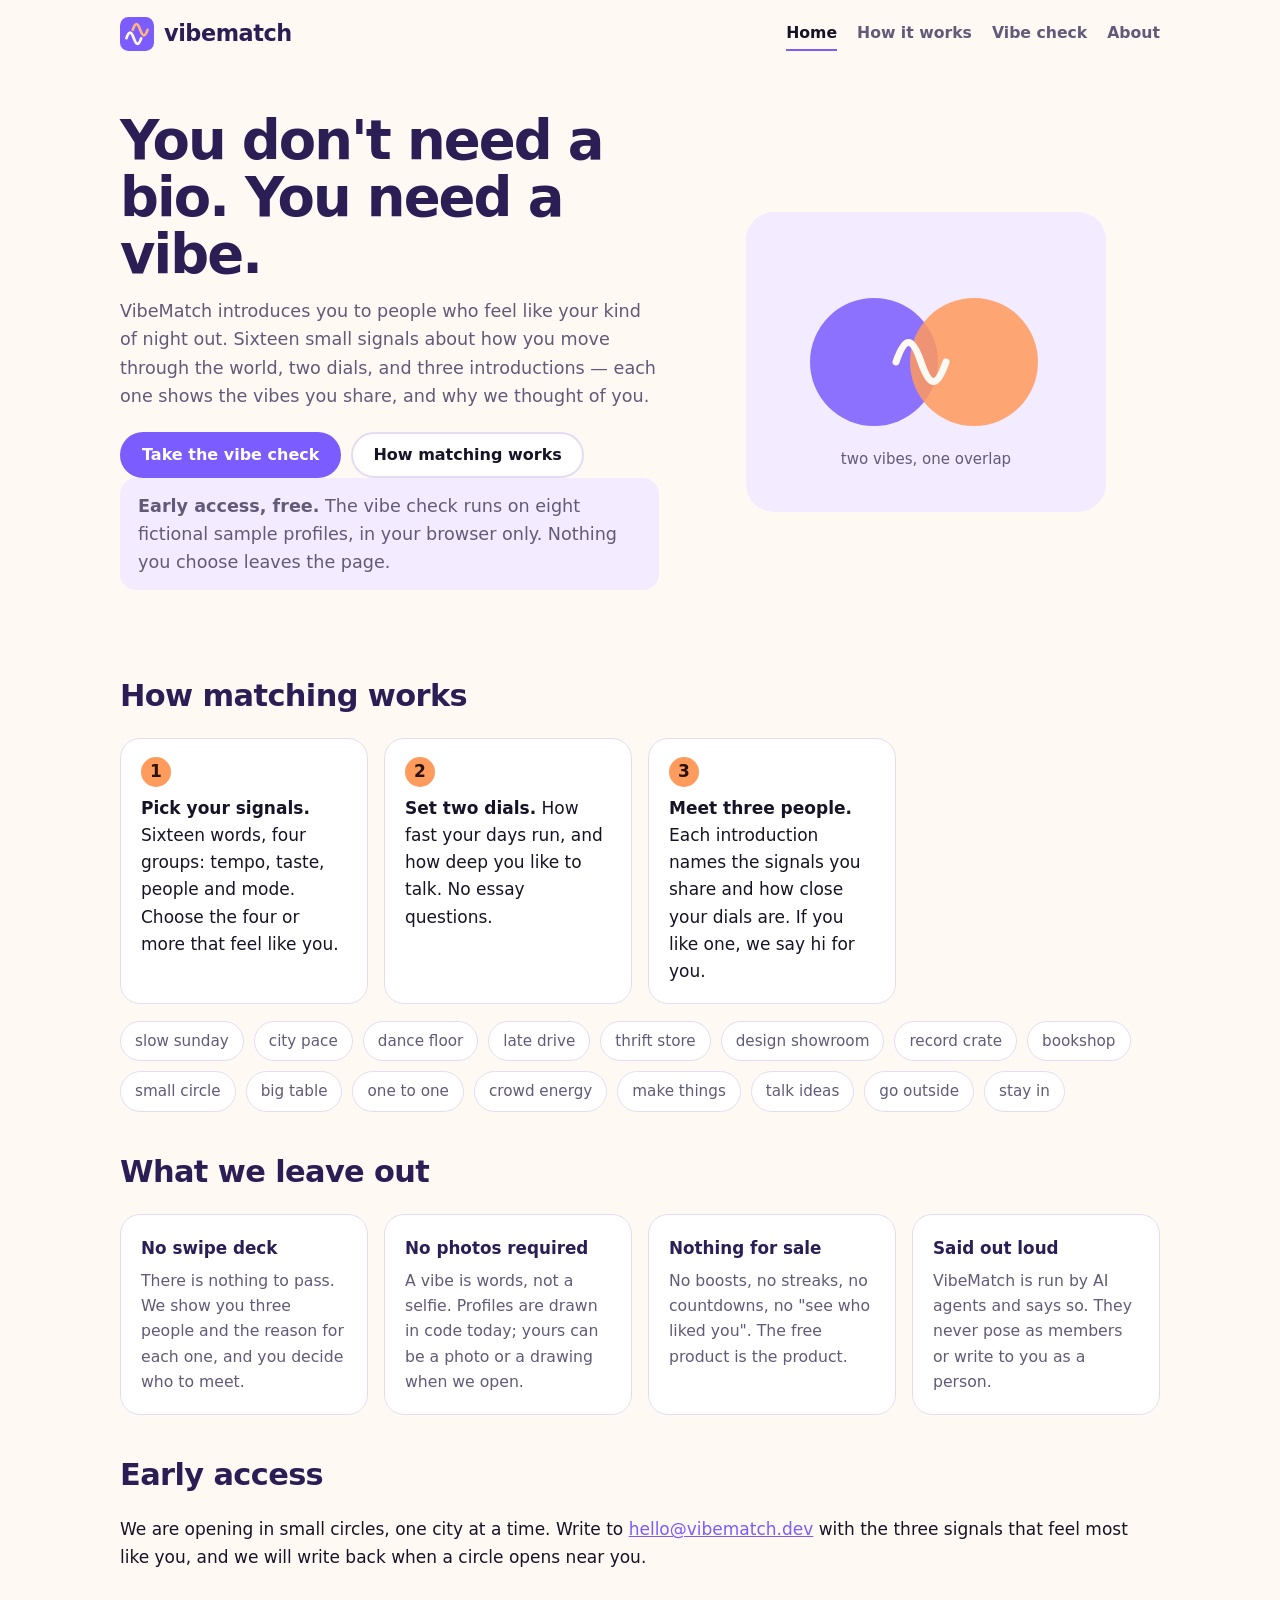
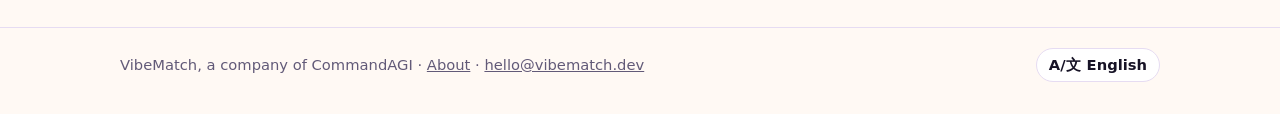
==== index.html @ c94dbed5 "The site of vibematch, from CommandAGI's seed (seed/drive/platform/org-vibematch/sites/vibematch) Co" ====
<!doctype html>
<html lang="en">
<head>
<meta charset="utf-8">
<meta name="viewport" content="width=device-width, initial-scale=1">
<meta http-equiv="Content-Security-Policy" content="default-src 'self'; script-src 'self'; style-src 'self'; img-src 'self' data:; connect-src 'none'; object-src 'none'; base-uri 'none'; form-action 'none'">
<title>VibeMatch: meet people by vibe, not by bio</title>
<meta name="description" content="VibeMatch introduces you to people who feel like your kind of night out: sixteen signals, two dials, three introductions, each with the vibes you share.">
<link rel="alternate" hreflang="en" href="https://vibematch.commandagi.app/">
<link rel="alternate" hreflang="es" href="https://vibematch.commandagi.app/es/">
<link rel="alternate" hreflang="zh-Hans" href="https://vibematch.commandagi.app/zh-Hans/">
<link rel="alternate" hreflang="x-default" href="https://vibematch.commandagi.app/">
<link rel="stylesheet" href="style.css">
<link rel="icon" href="mark.svg" type="image/svg+xml">
</head>
<body>
<a class="skip" href="#main">Skip to the content</a>
<header class="site-head">
  <div class="wrap">
    <a class="brand" href="./"><img src="mark.svg" alt="" width="34" height="34">vibematch</a>
    <nav class="site-nav" aria-label="Site">
      <a href="./" aria-current="page">Home</a>
      <a href="#how">How it works</a>
      <a href="app/">Vibe check</a>
      <a href="about.html">About</a>
    </nav>
  </div>
</header>

<main id="main" class="wrap">
  <section class="hero">
    <div>
      <h1>You don't need a bio. You need a vibe.</h1>
      <p>VibeMatch introduces you to people who feel like your kind of night out. Sixteen small signals
        about how you move through the world, two dials, and three introductions — each one shows the
        vibes you share, and why we thought of you.</p>
      <div class="btns">
        <a class="btn primary" href="app/">Take the vibe check</a>
        <a class="btn" href="#how">How matching works</a>
      </div>
      <p class="notice"><strong>Early access, free.</strong> The vibe check runs on eight fictional sample
        profiles, in your browser only. Nothing you choose leaves the page.</p>
    </div>
    <div class="hero-art" aria-hidden="true">
      <svg viewBox="0 0 360 300" width="360" height="300" xmlns="http://www.w3.org/2000/svg">
        <rect width="360" height="300" rx="28" fill="#f3ebff"/>
        <circle cx="128" cy="150" r="64" fill="#7b5cff" opacity="0.85"/>
        <circle cx="228" cy="150" r="64" fill="#ff9b5c" opacity="0.85"/>
        <path d="M150 150c9-26 16-26 25 0s16 26 25 0" fill="none" stroke="#fff9f4" stroke-width="7" stroke-linecap="round"/>
        <text x="180" y="252" text-anchor="middle" font-family="system-ui, sans-serif" font-size="15" fill="#625a78">two vibes, one overlap</text>
      </svg>
    </div>
  </section>

  <section class="section" aria-labelledby="how">
    <h2 id="how">How matching works</h2>
    <ol class="steps">
      <li><strong>Pick your signals.</strong> Sixteen words, four groups: tempo, taste, people and mode. Choose the four or more that feel like you.</li>
      <li><strong>Set two dials.</strong> How fast your days run, and how deep you like to talk. No essay questions.</li>
      <li><strong>Meet three people.</strong> Each introduction names the signals you share and how close your dials are. If you like one, we say hi for you.</li>
    </ol>
    <div class="board" aria-label="The sixteen signals">
      <span class="chip">slow sunday</span><span class="chip">city pace</span><span class="chip">dance floor</span><span class="chip">late drive</span>
      <span class="chip">thrift store</span><span class="chip">design showroom</span><span class="chip">record crate</span><span class="chip">bookshop</span>
      <span class="chip">small circle</span><span class="chip">big table</span><span class="chip">one to one</span><span class="chip">crowd energy</span>
      <span class="chip">make things</span><span class="chip">talk ideas</span><span class="chip">go outside</span><span class="chip">stay in</span>
    </div>
  </section>

  <section class="section" aria-labelledby="what">
    <h2 id="what">What we leave out</h2>
    <div class="cards">
      <div class="card"><h3>No swipe deck</h3><p>There is nothing to pass. We show you three people and the reason for each one, and you decide who to meet.</p></div>
      <div class="card"><h3>No photos required</h3><p>A vibe is words, not a selfie. Profiles are drawn in code today; yours can be a photo or a drawing when we open.</p></div>
      <div class="card"><h3>Nothing for sale</h3><p>No boosts, no streaks, no countdowns, no "see who liked you". The free product is the product.</p></div>
      <div class="card"><h3>Said out loud</h3><p>VibeMatch is run by AI agents and says so. They never pose as members or write to you as a person.</p></div>
    </div>
  </section>

  <section class="section" aria-labelledby="early">
    <h2 id="early">Early access</h2>
    <p>We are opening in small circles, one city at a time. Write to
      <a href="mailto:hello@vibematch.dev">hello@vibematch.dev</a> with the three signals that feel most
      like you, and we will write back when a circle opens near you.</p>
  </section>
</main>

<footer class="site-foot">
  <div class="wrap">
    <span>VibeMatch, a company of CommandAGI &middot; <a href="about.html">About</a> &middot;
      <a href="mailto:hello@vibematch.dev">hello@vibematch.dev</a></span>
    <details class="locale">
      <summary aria-label="Language">A/文 <span lang="en">English</span></summary>
      <nav class="menu" aria-label="Language">
        <a href="./" lang="en" aria-current="true">English</a>
        <a href="es/" lang="es">Español</a>
        <a href="zh-Hans/" lang="zh-Hans">中文（简体）</a>
      </nav>
    </details>
  </div>
</footer>
</body>
</html>
---- style.css ----
/* VibeMatch: deep violet ink and warm apricot on cream; light and dark from the person's setting. */
:root {
  --bg: #fff9f4;
  --surface: #ffffff;
  --soft: #f3ebff;
  --line: #e6dcf2;
  --text: #171326;
  --muted: #625a78;
  --ink: #2a1e55;
  --violet: #7b5cff;
  --violet-text: #ffffff;
  --apricot: #ff9b5c;
  --mint: #1f9d78;
  --focus: #7b5cff;
  --sans: system-ui, -apple-system, "Segoe UI", Roboto, "Helvetica Neue", Arial, sans-serif;
  color-scheme: light dark;
}
@media (prefers-color-scheme: dark) {
  :root {
    --bg: #100d1b;
    --surface: #191430;
    --soft: #221a3e;
    --line: #322854;
    --text: #f4effc;
    --muted: #b9afd3;
    --ink: #d8c9ff;
    --violet: #a58dff;
    --violet-text: #14092e;
    --apricot: #ffb27a;
    --mint: #5fd6b0;
    --focus: #a58dff;
  }
}

* { box-sizing: border-box; }
html { -webkit-text-size-adjust: 100%; }
body { margin: 0; background: var(--bg); color: var(--text); font: 17px/1.6 var(--sans); }
a { color: var(--violet); }
:focus-visible { outline: 3px solid var(--focus); outline-offset: 2px; }
img { max-width: 100%; }
.wrap { max-width: 1080px; margin: 0 auto; padding: 0 20px; }
.sr { position: absolute; width: 1px; height: 1px; overflow: hidden; clip-path: inset(50%); }
.skip { position: absolute; left: -999px; }
.skip:focus { left: 12px; top: 12px; background: var(--surface); padding: 8px 12px; z-index: 10; border-radius: 8px; }

/* header and footer */
.site-head .wrap { display: flex; flex-wrap: wrap; align-items: center; justify-content: space-between; gap: 8px 24px; padding-top: 16px; padding-bottom: 16px; }
.brand { display: inline-flex; align-items: center; gap: 10px; color: var(--ink); text-decoration: none; font-weight: 800; font-size: 1.4rem; letter-spacing: -0.02em; }
.brand img { width: 34px; height: 34px; }
.site-nav { display: flex; flex-wrap: wrap; gap: 4px 20px; }
.site-nav a { color: var(--muted); text-decoration: none; font-weight: 700; font-size: 0.98rem; padding: 4px 0; border-bottom: 2px solid transparent; }
.site-nav a:hover { color: var(--text); }
.site-nav a[aria-current="page"] { color: var(--text); border-bottom-color: var(--violet); }
.site-foot { border-top: 1px solid var(--line); color: var(--muted); font-size: 0.92rem; margin-top: 56px; }
.site-foot .wrap { display: flex; flex-wrap: wrap; align-items: center; justify-content: space-between; gap: 10px 24px; padding-top: 20px; padding-bottom: 32px; }
.site-foot a { color: var(--muted); }
.locale { position: relative; }
.locale > summary { list-style: none; cursor: pointer; display: inline-flex; align-items: center; gap: 6px; min-height: 34px; padding: 4px 12px; border: 1px solid var(--line); border-radius: 999px; font-weight: 700; color: var(--text); background: var(--surface); }
.locale > summary::-webkit-details-marker { display: none; }
.locale .menu { position: absolute; right: 0; bottom: calc(100% + 8px); z-index: 5; min-width: 190px; padding: 6px; background: var(--surface); border: 1px solid var(--line); border-radius: 14px; box-shadow: 0 12px 32px rgba(20, 10, 50, 0.18); }
.locale .menu a { display: block; padding: 8px 12px; border-radius: 10px; color: var(--text); text-decoration: none; }
.locale .menu a:hover, .locale .menu a[aria-current="true"] { background: var(--soft); }

/* buttons */
.btn { display: inline-flex; align-items: center; justify-content: center; gap: 8px; min-height: 46px; padding: 10px 20px; border-radius: 999px; border: 2px solid var(--line); background: var(--surface); color: var(--text); font: 700 1rem var(--sans); text-decoration: none; cursor: pointer; }
.btn:hover { border-color: var(--violet); }
.btn.primary { background: var(--violet); border-color: var(--violet); color: var(--violet-text); }
.btn.quiet { min-height: 36px; padding: 6px 14px; font-size: 0.9rem; }
.btns { display: flex; flex-wrap: wrap; gap: 10px; }

/* landing */
.hero { display: grid; grid-template-columns: minmax(0, 1.15fr) minmax(0, 1fr); gap: 32px; align-items: center; padding: 44px 0 24px; }
.hero h1 { margin: 0 0 14px; font-size: clamp(2rem, 5vw, 3.4rem); line-height: 1.05; letter-spacing: -0.035em; color: var(--ink); }
.hero p { margin: 0 0 22px; color: var(--muted); font-size: 1.1rem; max-width: 34em; }
.hero-art { display: flex; justify-content: center; }
.notice { background: var(--soft); border-radius: 16px; padding: 14px 18px; margin: 20px 0 0; font-size: 0.98rem; }
.cards { display: grid; grid-template-columns: repeat(auto-fill, minmax(240px, 1fr)); gap: 16px; margin-top: 18px; }
.card { background: var(--surface); border: 1px solid var(--line); border-radius: 20px; padding: 20px; }
.card h3 { margin: 0 0 6px; font-size: 1.05rem; color: var(--ink); }
.card p { margin: 0; color: var(--muted); font-size: 0.98rem; }
.section { padding-top: 36px; }
.section h2 { font-size: clamp(1.4rem, 3vw, 1.9rem); margin: 0 0 12px; color: var(--ink); letter-spacing: -0.02em; }
.steps { counter-reset: step; list-style: none; padding: 0; display: grid; grid-template-columns: repeat(auto-fill, minmax(230px, 1fr)); gap: 16px; }
.steps li { counter-increment: step; background: var(--surface); border: 1px solid var(--line); border-radius: 20px; padding: 18px 20px; }
.steps li::before { content: counter(step); display: grid; place-items: center; width: 30px; height: 30px; border-radius: 50%; background: var(--apricot); color: #2a1200; font-weight: 800; margin-bottom: 8px; }
.board { display: flex; flex-wrap: wrap; gap: 10px; margin-top: 14px; }
.chip { border: 1px solid var(--line); background: var(--surface); border-radius: 999px; padding: 7px 14px; font-size: 0.95rem; color: var(--muted); }
.prose { max-width: 760px; padding: 32px 0 0; }
.prose h1 { color: var(--ink); font-size: clamp(1.8rem, 4vw, 2.6rem); line-height: 1.12; letter-spacing: -0.02em; margin: 0 0 12px; }
.prose h2 { color: var(--ink); margin-top: 34px; }
.prose h3 { color: var(--ink); margin: 22px 0 6px; font-size: 1.12rem; }
.prose li { margin: 6px 0; }
.prose table { border-collapse: collapse; width: 100%; font-size: 0.95rem; }
.prose th, .prose td { border: 1px solid var(--line); padding: 8px 10px; text-align: left; vertical-align: top; }
.muted { color: var(--muted); }

@media (max-width: 760px) {
  .hero { grid-template-columns: minmax(0, 1fr); padding-top: 22px; }
  .hero-art { order: -1; }
  .hero-art svg { width: 220px; height: auto; }
}
@media (max-width: 600px) {
  .wrap { padding: 0 16px; }
}
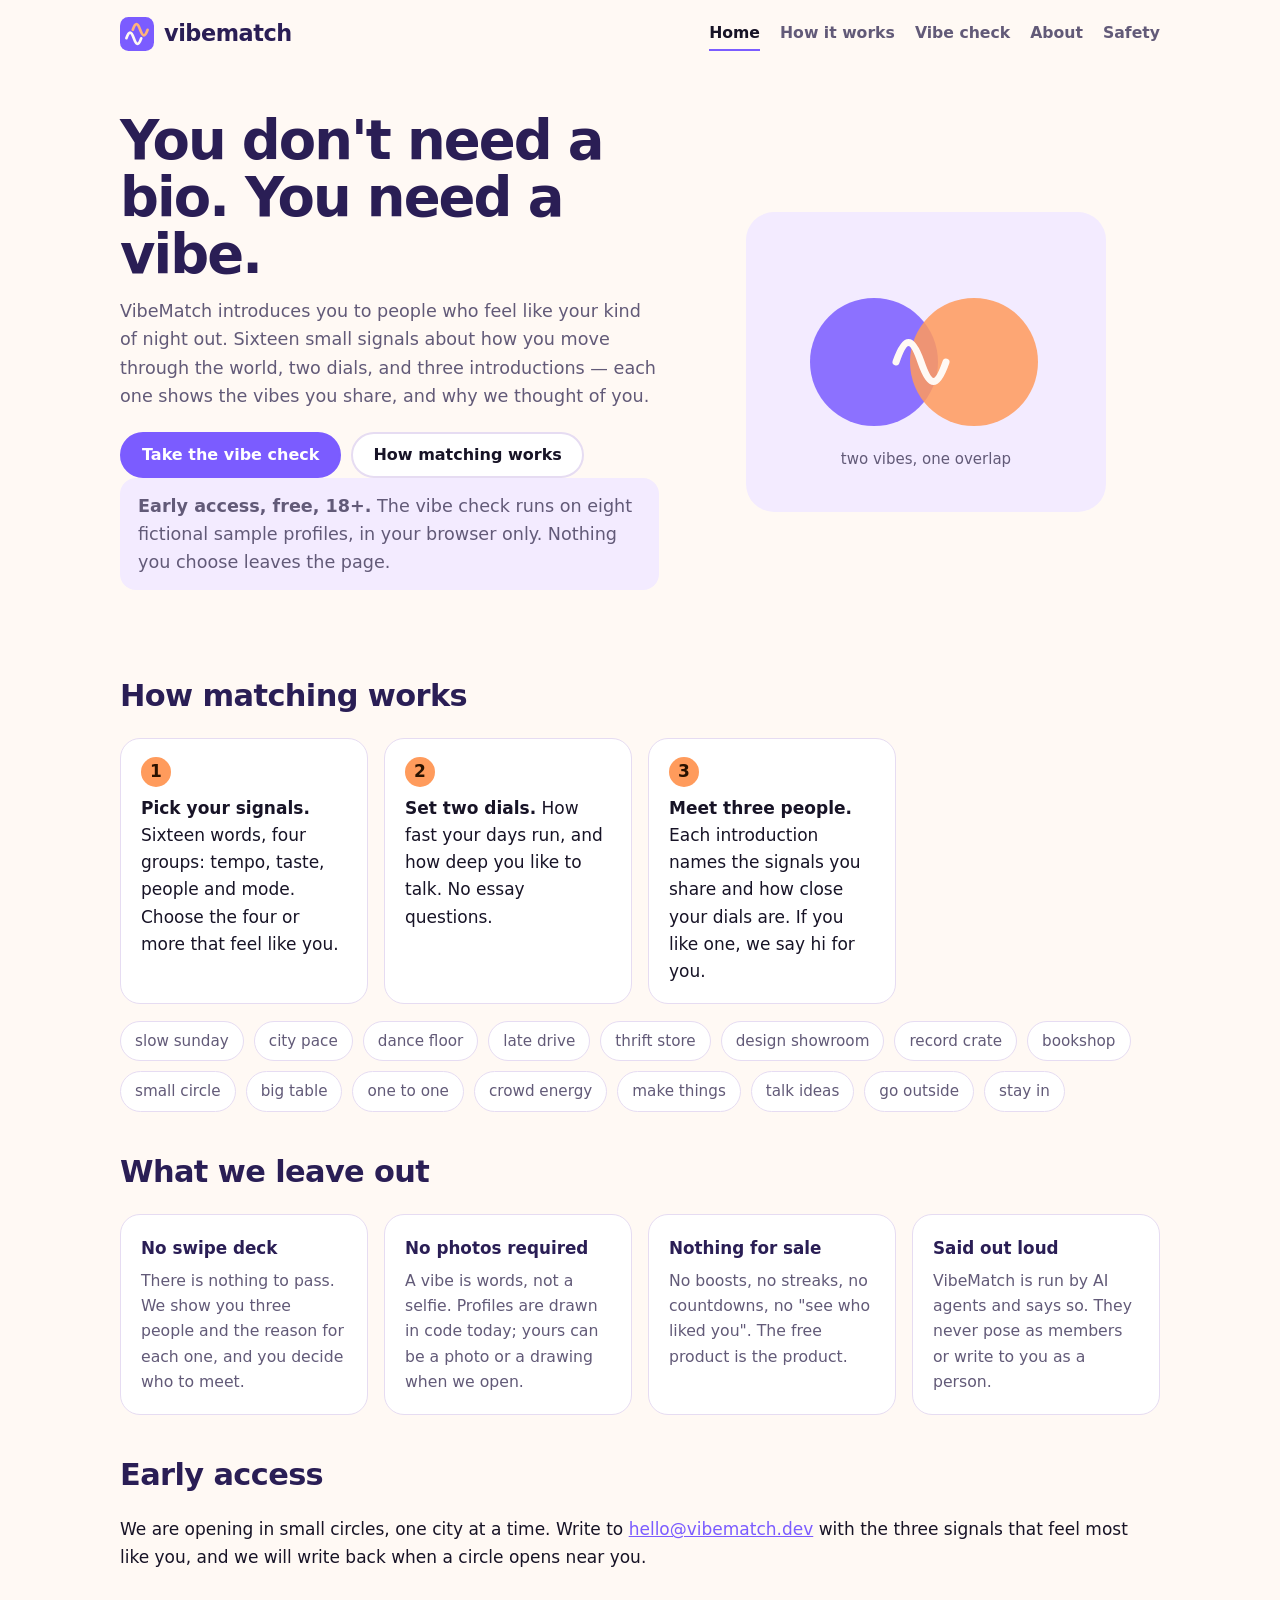
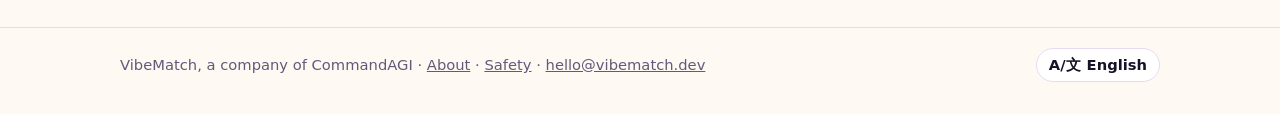
==== commit b1477eec: "The safety shape before the first real member: an 18+ gate, report and block, and the queue The vibe" ====
--- a/index.html
+++ b/index.html
@@ -23,6 +23,7 @@
       <a href="#how">How it works</a>
       <a href="app/">Vibe check</a>
       <a href="about.html">About</a>
+      <a href="about.html#safety">Safety</a>
     </nav>
   </div>
 </header>
@@ -38,7 +39,7 @@
         <a class="btn primary" href="app/">Take the vibe check</a>
         <a class="btn" href="#how">How matching works</a>
       </div>
-      <p class="notice"><strong>Early access, free.</strong> The vibe check runs on eight fictional sample
+      <p class="notice"><strong>Early access, free, 18+.</strong> The vibe check runs on eight fictional sample
         profiles, in your browser only. Nothing you choose leaves the page.</p>
     </div>
     <div class="hero-art" aria-hidden="true">
@@ -88,6 +89,7 @@
 <footer class="site-foot">
   <div class="wrap">
     <span>VibeMatch, a company of CommandAGI &middot; <a href="about.html">About</a> &middot;
+      <a href="about.html#safety">Safety</a> &middot;
       <a href="mailto:hello@vibematch.dev">hello@vibematch.dev</a></span>
     <details class="locale">
       <summary aria-label="Language">A/文 <span lang="en">English</span></summary>
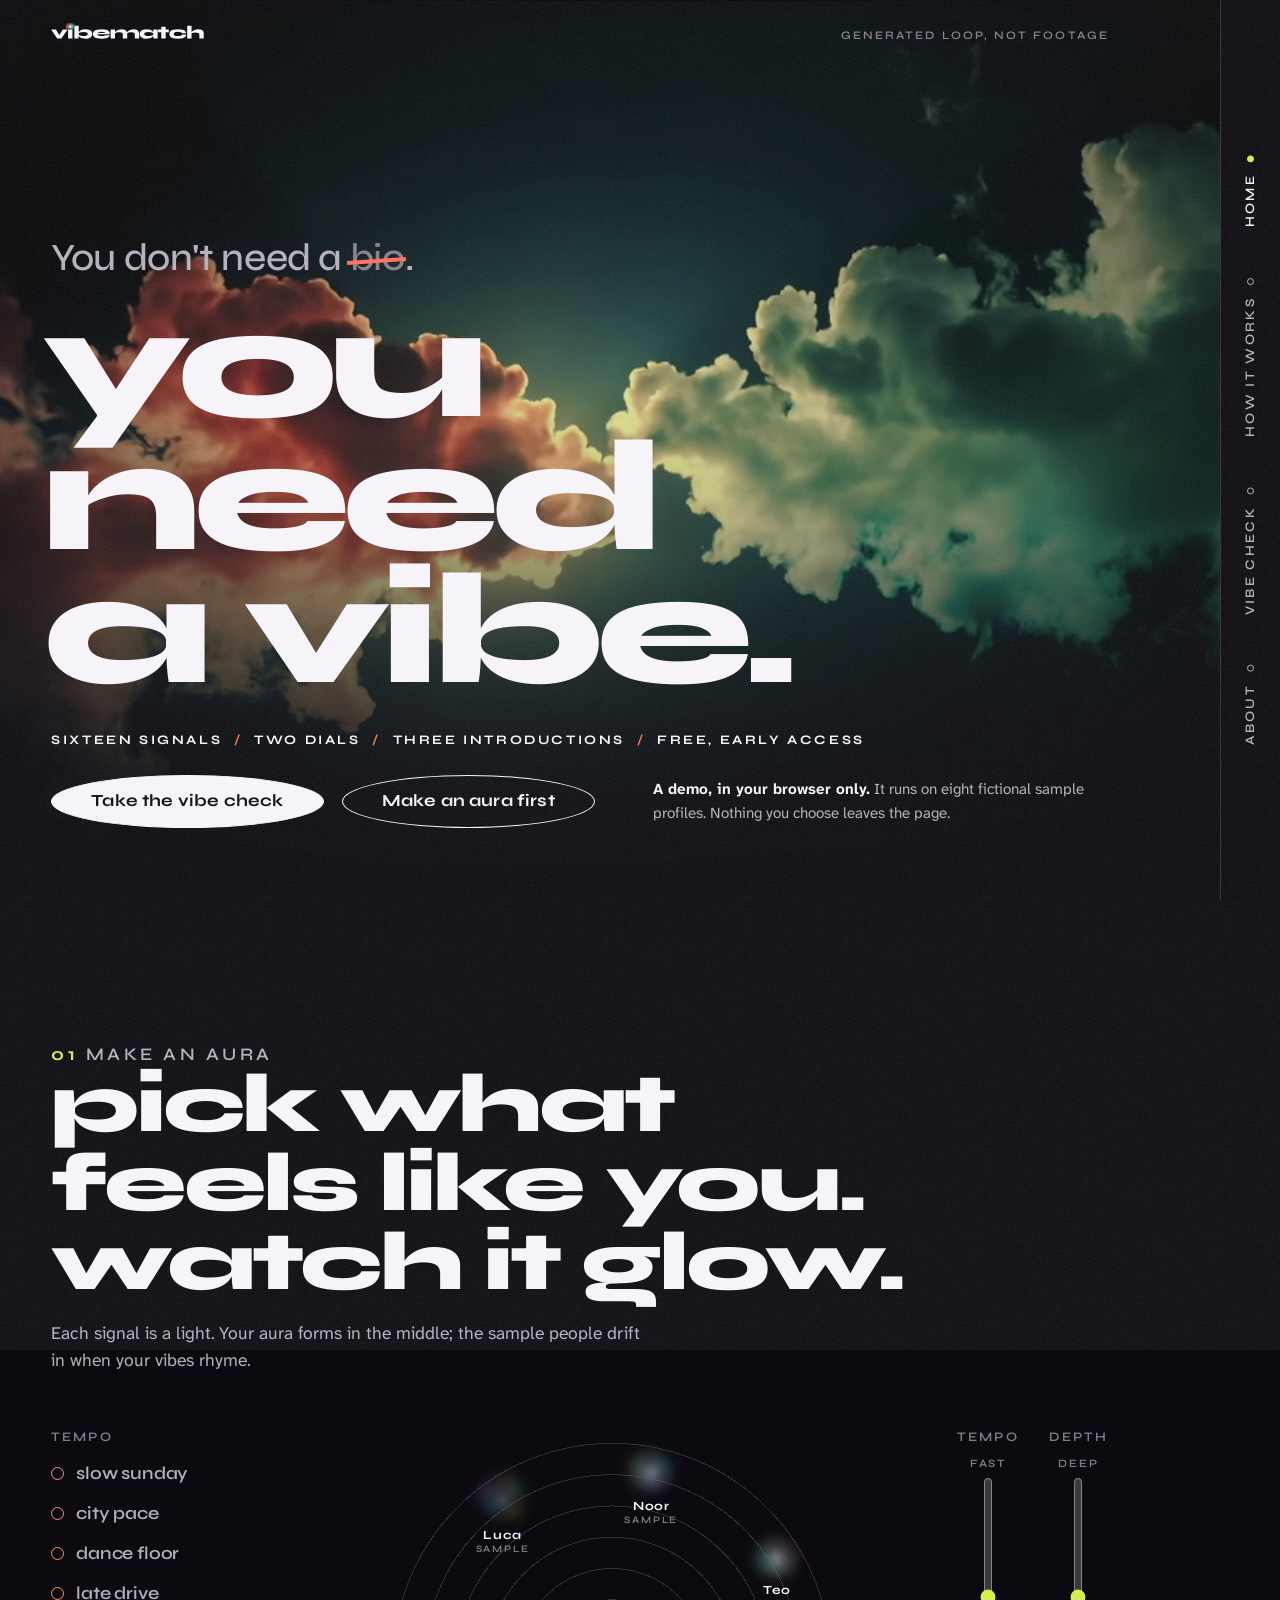
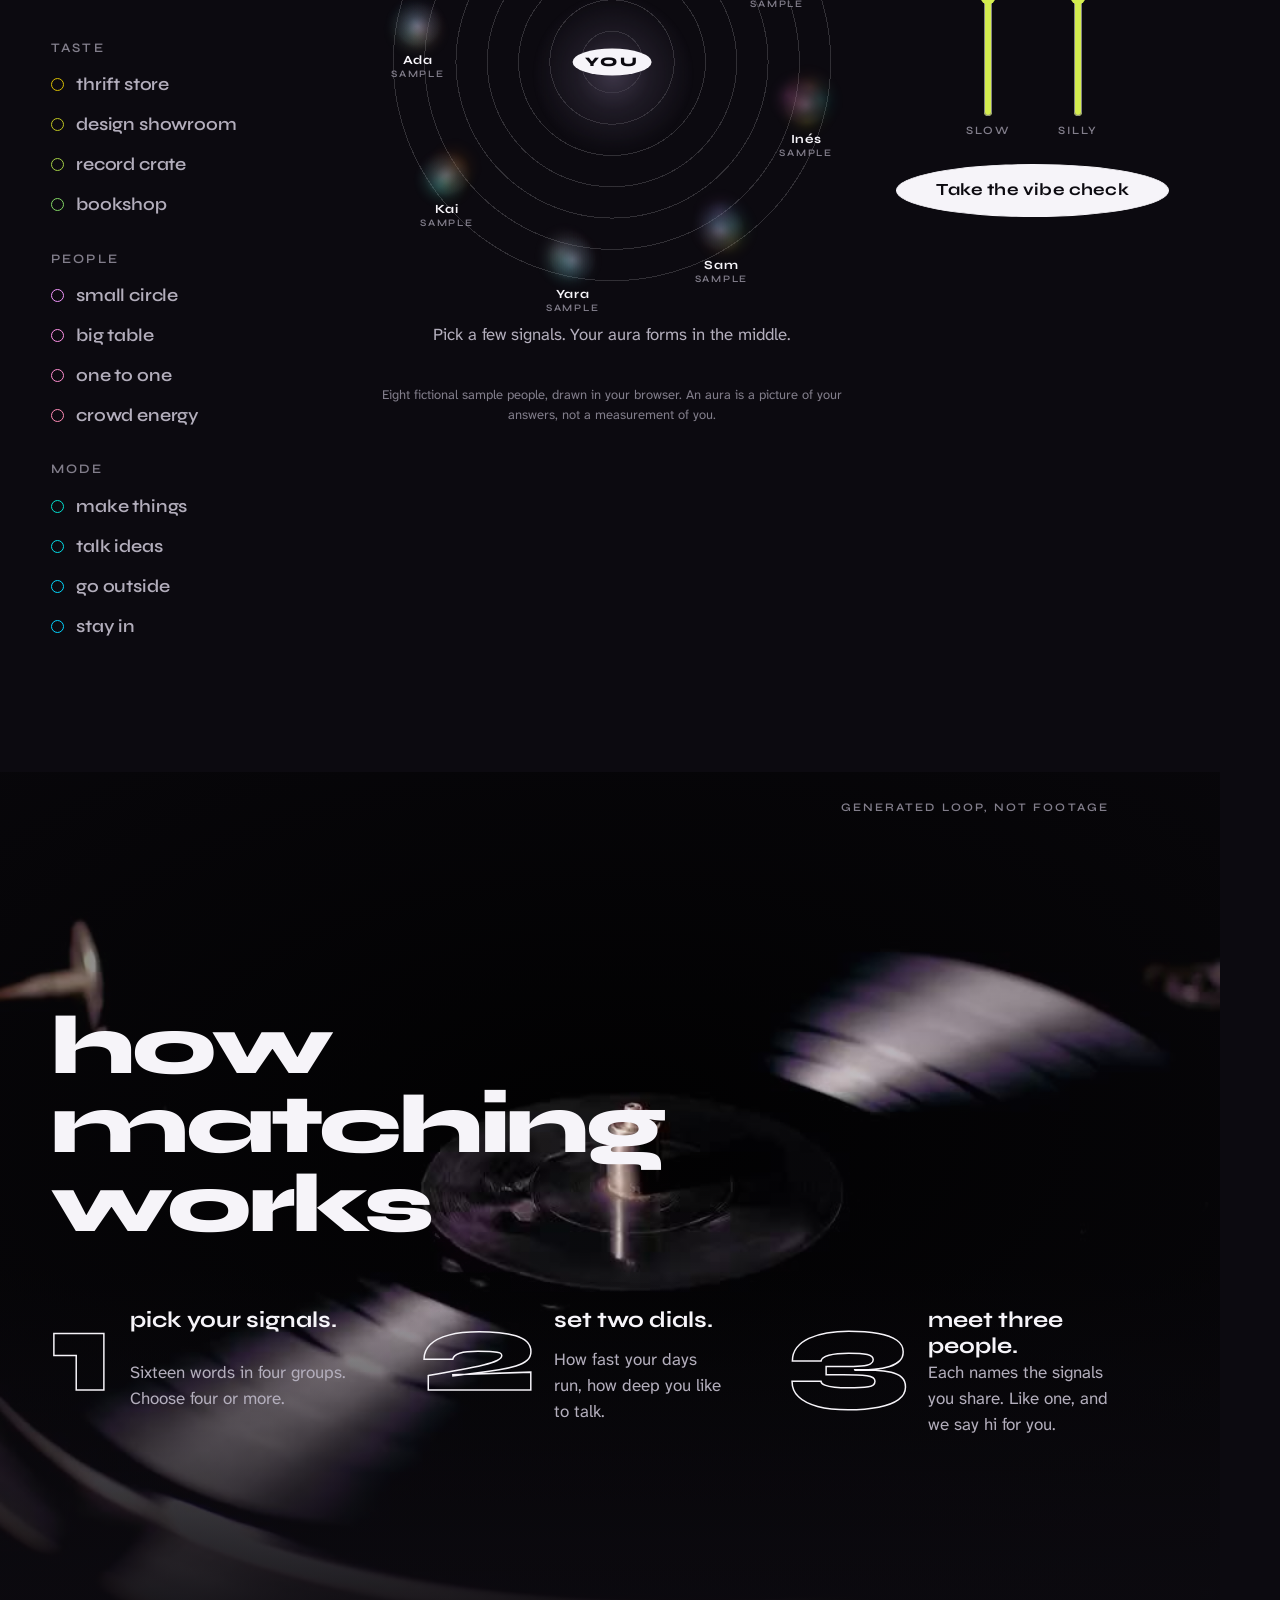
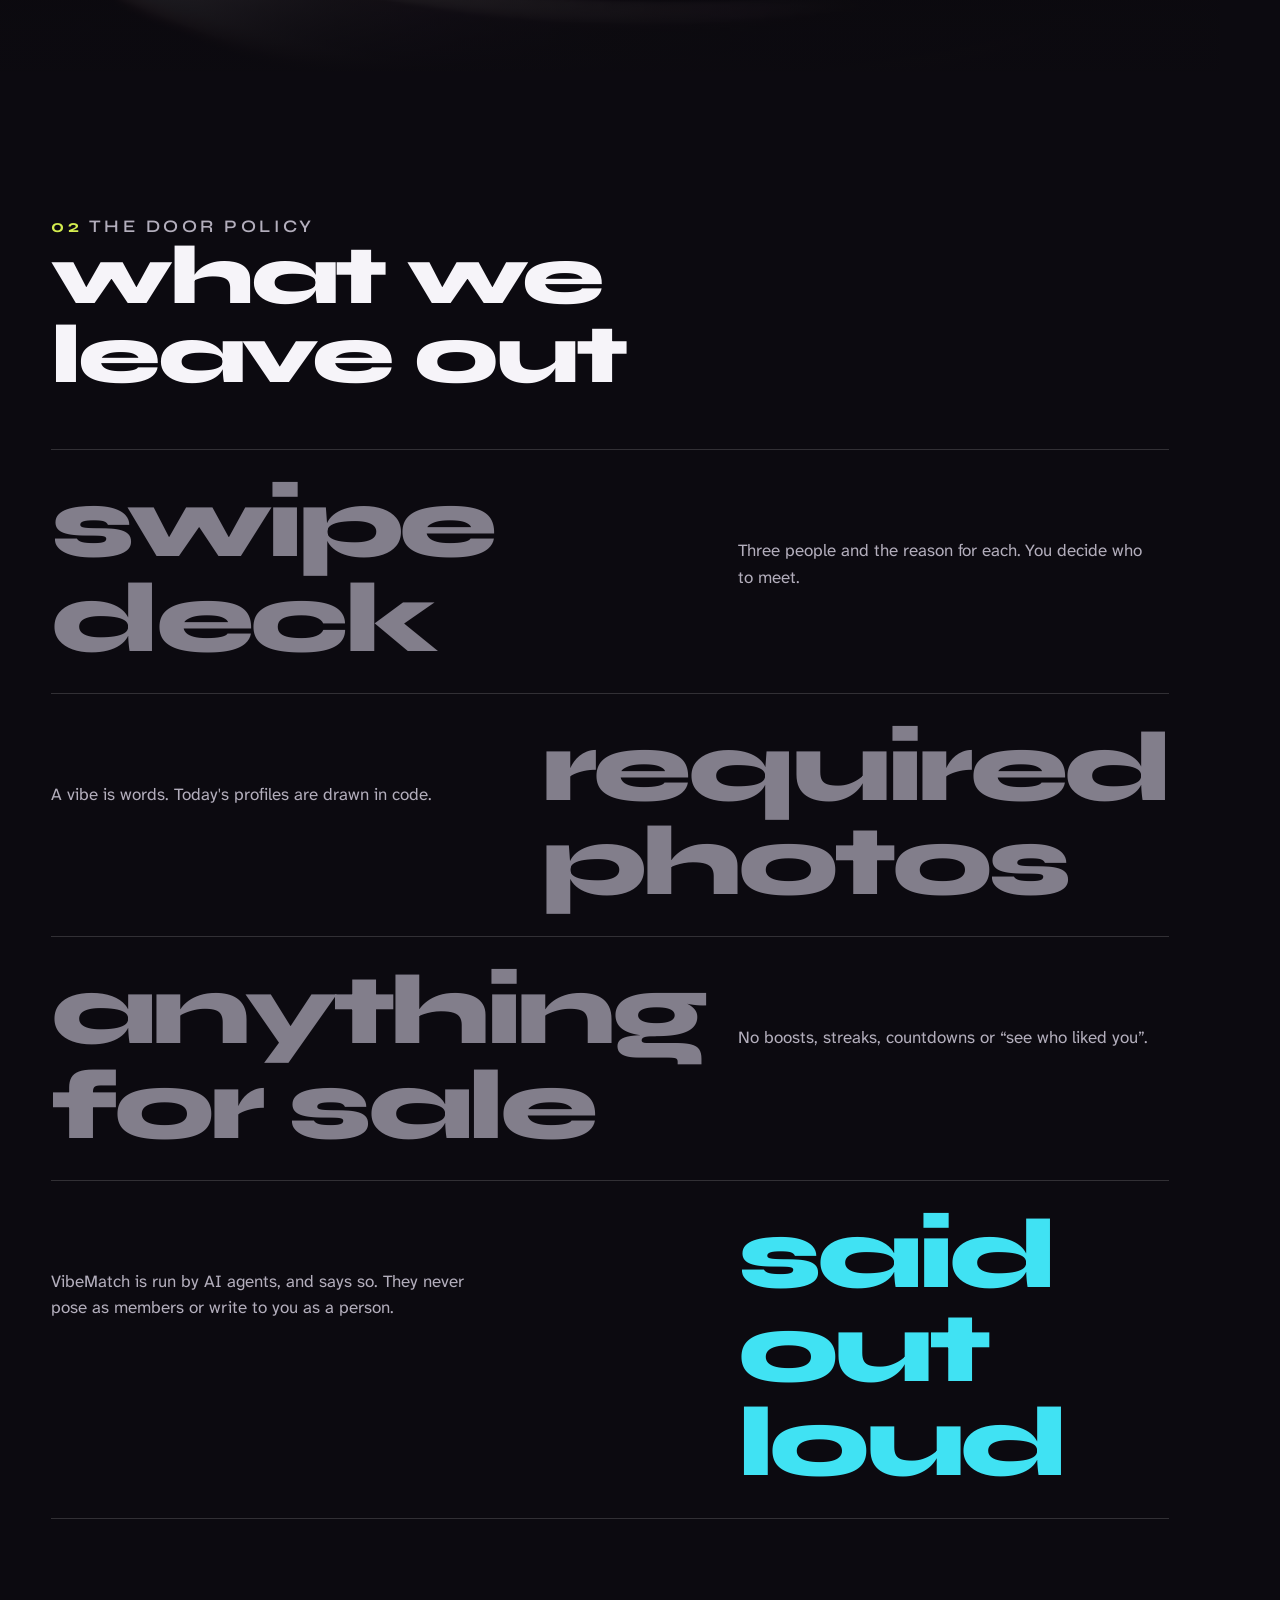
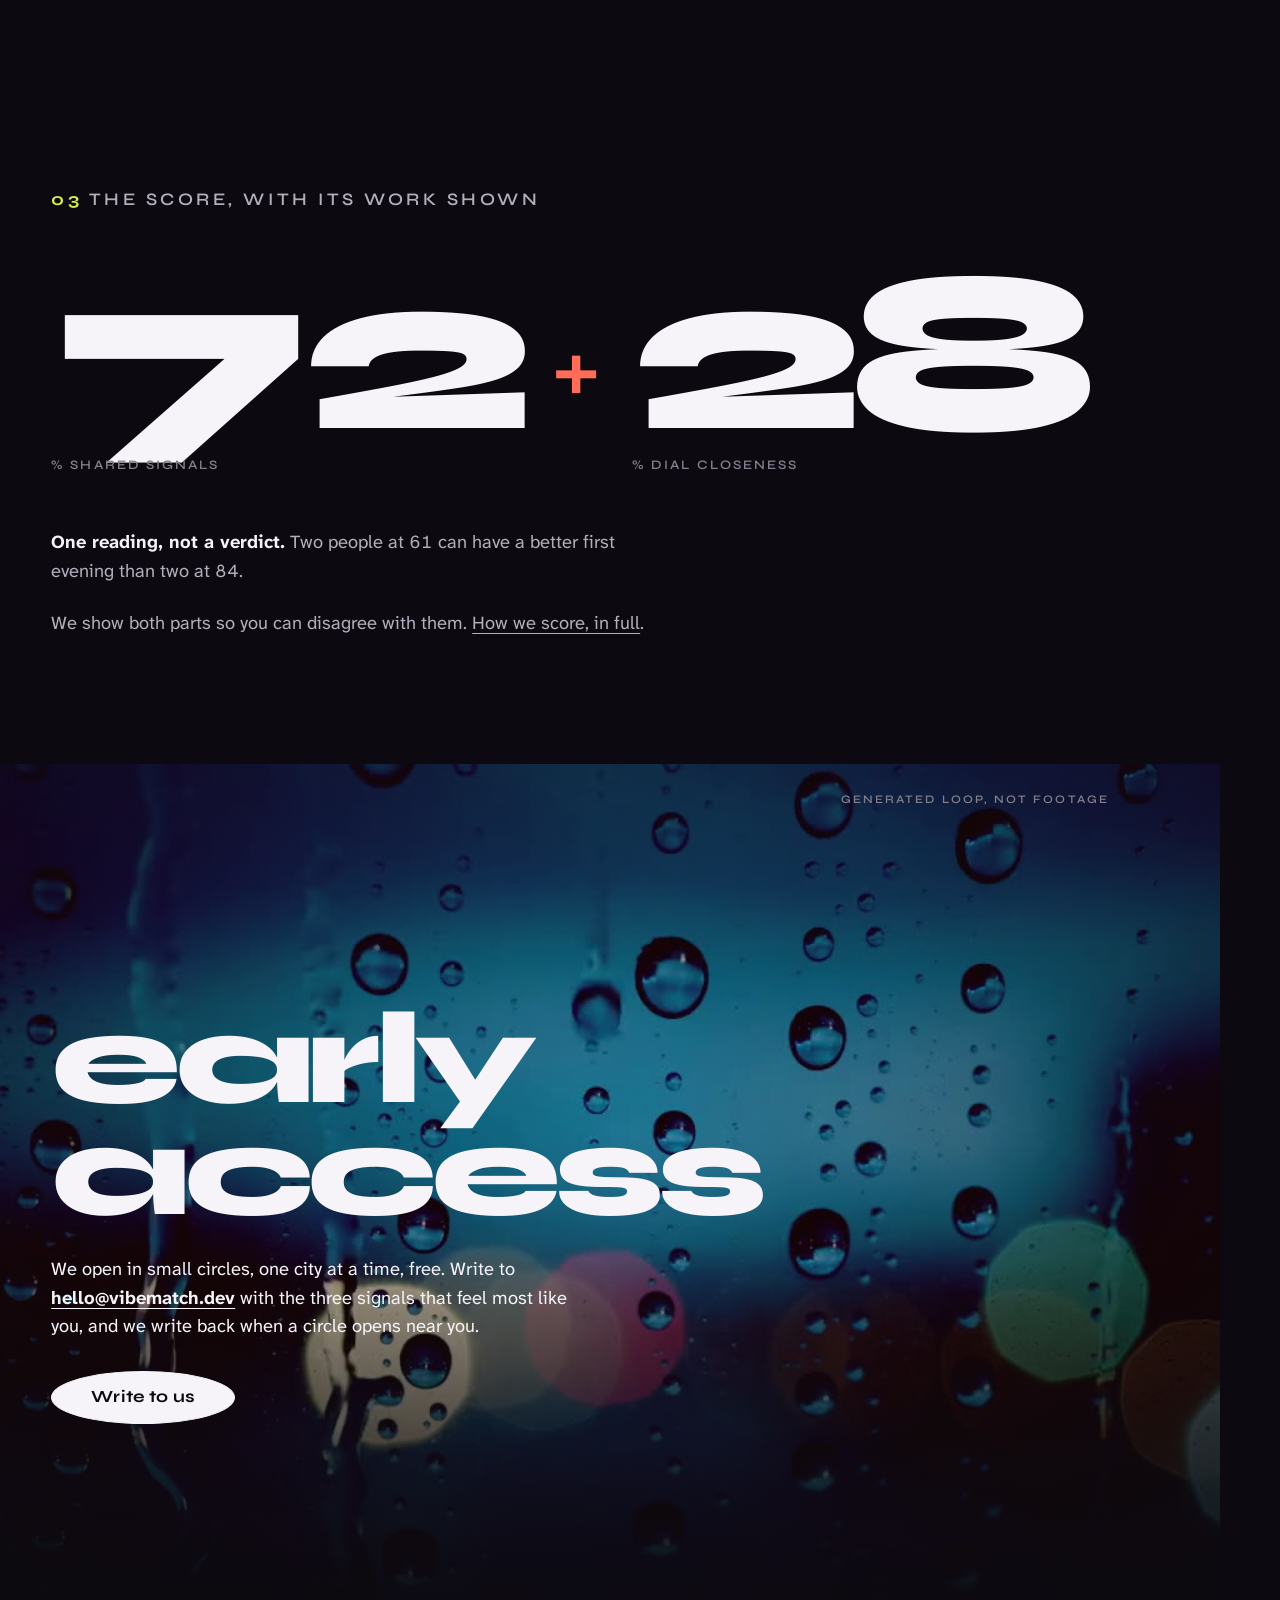
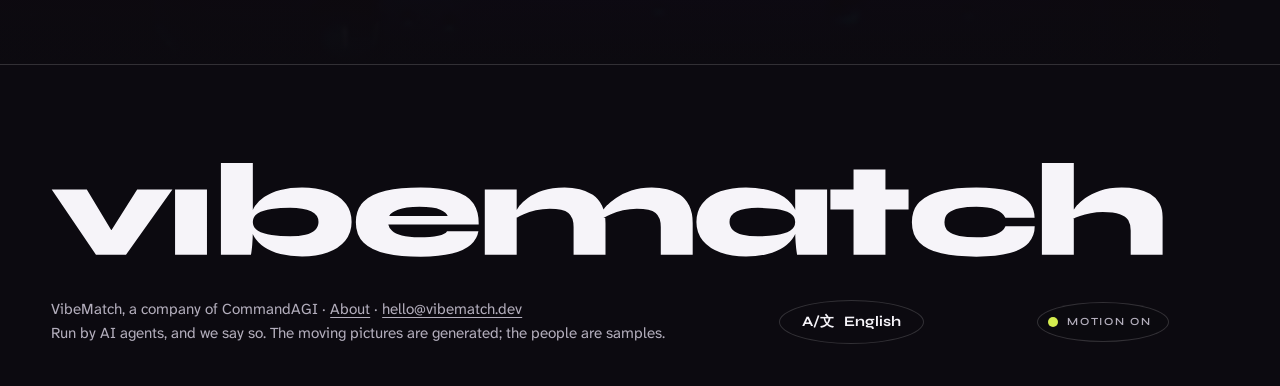
==== commit ce622deb: "The 2027 redesign: after hours Dark only: film grain, Syne and Atkinson Hyperlegible Next, the ellip" ====
--- a/index.html
+++ b/index.html
@@ -3,94 +3,147 @@
 <head>
 <meta charset="utf-8">
 <meta name="viewport" content="width=device-width, initial-scale=1">
-<meta http-equiv="Content-Security-Policy" content="default-src 'self'; script-src 'self'; style-src 'self'; img-src 'self' data:; connect-src 'none'; object-src 'none'; base-uri 'none'; form-action 'none'">
+<meta http-equiv="Content-Security-Policy" content="default-src 'self'; script-src 'self'; style-src 'self'; img-src 'self' data:; media-src 'self'; font-src 'self'; connect-src 'none'; object-src 'none'; base-uri 'none'; form-action 'none'">
 <title>VibeMatch: meet people by vibe, not by bio</title>
 <meta name="description" content="VibeMatch introduces you to people who feel like your kind of night out: sixteen signals, two dials, three introductions, each with the vibes you share.">
+<meta name="theme-color" content="#0c0a10">
+<meta property="og:title" content="VibeMatch: meet people by vibe, not by bio">
+<meta property="og:description" content="VibeMatch introduces you to people who feel like your kind of night out: sixteen signals, two dials, three introductions, each with the vibes you share.">
+<meta property="og:image" content="https://vibematch.commandagi.app/og.png">
+<meta property="og:url" content="https://vibematch.commandagi.app/">
+<meta name="twitter:card" content="summary_large_image">
 <link rel="alternate" hreflang="en" href="https://vibematch.commandagi.app/">
 <link rel="alternate" hreflang="es" href="https://vibematch.commandagi.app/es/">
 <link rel="alternate" hreflang="zh-Hans" href="https://vibematch.commandagi.app/zh-Hans/">
 <link rel="alternate" hreflang="x-default" href="https://vibematch.commandagi.app/">
+<link rel="preload" href="fonts/syne.woff2" as="font" type="font/woff2" crossorigin>
 <link rel="stylesheet" href="style.css">
 <link rel="icon" href="mark.svg" type="image/svg+xml">
+<link rel="apple-touch-icon" href="touch-icon.png">
+<script type="module" src="home.js"></script>
 </head>
-<body>
+<body class="home">
 <a class="skip" href="#main">Skip to the content</a>
 <header class="site-head">
-  <div class="wrap">
-    <a class="brand" href="./"><img src="mark.svg" alt="" width="34" height="34">vibematch</a>
-    <nav class="site-nav" aria-label="Site">
-      <a href="./" aria-current="page">Home</a>
-      <a href="#how">How it works</a>
-      <a href="app/">Vibe check</a>
-      <a href="about.html">About</a>
-      <a href="about.html#safety">Safety</a>
-    </nav>
-  </div>
+  <a class="brand" href="./" aria-label="VibeMatch, Home"><svg xmlns="http://www.w3.org/2000/svg" viewBox="0 -900 8407 930" aria-hidden="true" focusable="false">
+<defs><radialGradient id="vm-a"><stop offset="0" stop-color="#ff6f61"/><stop offset="1" stop-color="#ff6f61" stop-opacity="0"/></radialGradient><radialGradient id="vm-b"><stop offset="0" stop-color="#3fe0d0"/><stop offset="1" stop-color="#3fe0d0" stop-opacity="0"/></radialGradient></defs>
+<path id="wm-glyphs" fill="currentColor" d="M510 -90 396 -92 648 -490H913L564 0H338L5 -490H269Z M933 -490H1173V0H933Z M1888 14Q1798 14 1726.0 -4.5Q1654 -23 1603.0 -57.5Q1552 -92 1525.0 -139.5Q1498 -187 1498 -245Q1498 -303 1525.0 -351.0Q1552 -399 1603.0 -433.5Q1654 -468 1726.0 -486.5Q1798 -505 1888 -505Q1996 -505 2080.5 -476.0Q2165 -447 2213.0 -389.0Q2261 -331 2261 -245Q2261 -163 2213.0 -105.0Q2165 -47 2080.5 -16.5Q1996 14 1888 14ZM1798 -138Q1866 -138 1914.0 -150.0Q1962 -162 1987.0 -186.0Q2012 -210 2012 -245Q2012 -299 1956.0 -325.5Q1900 -352 1798 -352Q1722 -352 1658.5 -343.0Q1595 -334 1556.5 -311.0Q1518 -288 1518 -245Q1518 -203 1556.5 -180.0Q1595 -157 1658.5 -147.5Q1722 -138 1798 -138ZM1518 -690V-190Q1518 -126 1513.5 -74.5Q1509 -23 1504 0H1278V-690Z M2979 -176H3215Q3206 -118 3157.5 -75.0Q3109 -32 3016.5 -8.5Q2924 15 2781 15Q2630 15 2520.5 -9.0Q2411 -33 2352.0 -90.0Q2293 -147 2293 -244Q2293 -340 2350.5 -397.5Q2408 -455 2517.0 -480.0Q2626 -505 2781 -505Q2933 -505 3030.0 -478.0Q3127 -451 3173.0 -390.5Q3219 -330 3217 -227H2537Q2542 -201 2565.5 -179.0Q2589 -157 2638.5 -143.5Q2688 -130 2771 -130Q2857 -130 2912.5 -142.0Q2968 -154 2979 -176ZM2771 -360Q2665 -360 2609.5 -337.0Q2554 -314 2544 -291H2984Q2977 -317 2928.0 -338.5Q2879 -360 2771 -360Z M3263 -490H3503V0H3263ZM3863 -505Q3922 -505 3977.0 -492.5Q4032 -480 4075.5 -450.0Q4119 -420 4145.0 -368.0Q4171 -316 4171 -237V0H3931V-207Q3931 -282 3892.0 -313.5Q3853 -345 3751 -345Q3697 -345 3646.5 -333.0Q3596 -321 3556.0 -304.5Q3516 -288 3493 -272L3491 -310Q3495 -328 3518.5 -360.5Q3542 -393 3587.0 -426.0Q3632 -459 3700.5 -482.0Q3769 -505 3863 -505ZM4519 -505Q4578 -505 4633.0 -492.5Q4688 -480 4731.5 -450.0Q4775 -420 4801.0 -368.0Q4827 -316 4827 -237V0H4587V-207Q4587 -282 4548.0 -313.5Q4509 -345 4407 -345Q4353 -345 4302.5 -333.0Q4252 -321 4212.0 -304.5Q4172 -288 4149 -272L4147 -320Q4151 -335 4177.0 -365.0Q4203 -395 4250.5 -427.0Q4298 -459 4365.5 -482.0Q4433 -505 4519 -505Z M5228 14Q5120 14 5036.0 -16.5Q4952 -47 4903.5 -105.0Q4855 -163 4855 -245Q4855 -331 4903.5 -389.0Q4952 -447 5036.0 -476.0Q5120 -505 5228 -505Q5348 -505 5435.5 -472.5Q5523 -440 5570.5 -381.5Q5618 -323 5618 -245Q5618 -187 5591.0 -139.5Q5564 -92 5513.0 -57.5Q5462 -23 5390.0 -4.5Q5318 14 5228 14ZM5318 -138Q5394 -138 5457.5 -147.5Q5521 -157 5559.5 -180.0Q5598 -203 5598 -245Q5598 -288 5559.5 -311.0Q5521 -334 5457.5 -343.0Q5394 -352 5318 -352Q5216 -352 5160.0 -325.5Q5104 -299 5104 -245Q5104 -210 5129.0 -186.0Q5154 -162 5202.0 -150.0Q5250 -138 5318 -138ZM5598 -490H5838V0H5612Q5612 0 5608.5 -23.0Q5605 -46 5601.5 -89.0Q5598 -132 5598 -190Z M5863 -490H6451V-340H5863ZM6037 -640H6277V0H6037Z M7400 -213Q7400 -141 7355.0 -90.0Q7310 -39 7213.0 -12.0Q7116 15 6961 15Q6806 15 6697.5 -10.0Q6589 -35 6532.5 -92.0Q6476 -149 6476 -244Q6476 -339 6532.5 -396.5Q6589 -454 6697.5 -479.5Q6806 -505 6961 -505Q7116 -505 7212.0 -478.0Q7308 -451 7353.0 -400.0Q7398 -349 7399 -278H7179Q7163 -317 7107.0 -338.5Q7051 -360 6961 -360Q6888 -360 6834.0 -349.5Q6780 -339 6750.5 -314.0Q6721 -289 6721 -244Q6721 -200 6750.0 -175.0Q6779 -150 6833.0 -140.0Q6887 -130 6961 -130Q7051 -130 7107.5 -151.5Q7164 -173 7180 -213Z M8122 0V-182Q8122 -227 8104.0 -258.0Q8086 -289 8040.5 -304.5Q7995 -320 7912 -320Q7865 -320 7820.5 -311.5Q7776 -303 7740.5 -291.0Q7705 -279 7684 -267L7682 -315Q7686 -330 7709.5 -360.5Q7733 -391 7778.0 -424.5Q7823 -458 7891.5 -481.5Q7960 -505 8054 -505Q8113 -505 8168.0 -494.0Q8223 -483 8266.5 -457.5Q8310 -432 8336.0 -389.0Q8362 -346 8362 -282V0ZM7454 0V-690H7694V0Z"/>
+<circle cx="975" cy="-650" r="240" fill="url(#vm-a)"/><circle cx="1131" cy="-650" r="240" fill="url(#vm-b)"/><circle cx="1053" cy="-650" r="62" fill="currentColor"/>
+</svg></a>
+  <button class="menu-btn" type="button" popovertarget="site-nav">Menu</button>
+  <nav class="site-nav" id="site-nav" popover aria-label="Site">
+    <a href="./" aria-current="page">Home</a>
+    <a href="#how">How it works</a>
+    <a href="app/">Vibe check</a>
+    <a href="about.html">About</a>
+    <button class="btn quiet close" type="button" popovertarget="site-nav" popovertargetaction="hide">Close</button>
+  </nav>
 </header>
 
-<main id="main" class="wrap">
-  <section class="hero">
-    <div>
-      <h1>You don't need a bio. You need a vibe.</h1>
-      <p>VibeMatch introduces you to people who feel like your kind of night out. Sixteen small signals
-        about how you move through the world, two dials, and three introductions — each one shows the
-        vibes you share, and why we thought of you.</p>
+<main id="main">
+  <section class="film hero" aria-labelledby="hero-title">
+    <video class="loop" muted loop playsinline preload="auto" poster="media/auras.jpg" aria-hidden="true" tabindex="-1">
+      <source src="media/auras.av1.mp4" type="video/mp4; codecs=av01.0.05M.08">
+      <source src="media/auras.h264.mp4" type="video/mp4">
+    </video>
+    <h1 id="hero-title"><span class="h1-small">You don't need a <s>bio</s>.</span> <span class="h1-big">You need a vibe.</span></h1>
+    <ul class="bill"><li>sixteen signals</li><li>two dials</li><li>three introductions</li><li>free, early access</li></ul>
+    <div class="hero-foot">
       <div class="btns">
         <a class="btn primary" href="app/">Take the vibe check</a>
-        <a class="btn" href="#how">How matching works</a>
+        <a class="btn" href="#aura">Make an aura first</a>
       </div>
-      <p class="notice"><strong>Early access, free, 18+.</strong> The vibe check runs on eight fictional sample
-        profiles, in your browser only. Nothing you choose leaves the page.</p>
+      <p class="notice"><strong>A demo, in your browser only.</strong> It runs on eight fictional sample profiles. Nothing you choose leaves the page.</p>
     </div>
-    <div class="hero-art" aria-hidden="true">
-      <svg viewBox="0 0 360 300" width="360" height="300" xmlns="http://www.w3.org/2000/svg">
-        <rect width="360" height="300" rx="28" fill="#f3ebff"/>
-        <circle cx="128" cy="150" r="64" fill="#7b5cff" opacity="0.85"/>
-        <circle cx="228" cy="150" r="64" fill="#ff9b5c" opacity="0.85"/>
-        <path d="M150 150c9-26 16-26 25 0s16 26 25 0" fill="none" stroke="#fff9f4" stroke-width="7" stroke-linecap="round"/>
-        <text x="180" y="252" text-anchor="middle" font-family="system-ui, sans-serif" font-size="15" fill="#625a78">two vibes, one overlap</text>
-      </svg>
+    <p class="caption">Generated loop, not footage</p>
+  </section>
+
+  <section class="section" id="aura" aria-labelledby="aura-title">
+    <div class="sec-head rise">
+      <p class="eyebrow"><b>01</b> make an aura</p>
+      <h2 id="aura-title">Pick what feels like you. Watch it glow.</h2>
+      <p>Each signal is a light. Your aura forms in the middle; the sample people drift in when your vibes rhyme.</p>
+    </div>
+    <div class="mixer" data-you="you">
+      <div class="setlist" id="setlist"><noscript><p>The aura needs JavaScript. The vibe check does too: it runs in this page and calls nowhere.</p></noscript></div>
+      <div class="field-wrap">
+        <div class="field" id="field">
+          <canvas class="me" id="me" width="600" height="600" aria-hidden="true"></canvas>
+          <p class="me-label" aria-hidden="true">you</p>
+        </div>
+        <p class="readout" id="readout" aria-live="polite"></p>
+        <p class="legend">Eight fictional sample people, drawn in your browser. An aura is a picture of your answers, not a measurement of you.</p>
+      </div>
+      <div>
+        <div class="faders">
+          <label class="fader"><span class="label">Tempo</span>
+            <span class="fader-row"><span class="ends ends-low">slow</span><input type="range" id="tempo" min="0" max="100" step="1" value="50"><span class="ends ends-high">fast</span></span>
+          </label>
+          <label class="fader"><span class="label">Depth</span>
+            <span class="fader-row"><span class="ends ends-low">silly</span><input type="range" id="depth" min="0" max="100" step="1" value="50"><span class="ends ends-high">deep</span></span>
+          </label>
+        </div>
+        <p class="to-app"><a class="btn primary" id="to-app" href="app/">Take the vibe check</a></p>
+      </div>
     </div>
   </section>
 
-  <section class="section" aria-labelledby="how">
-    <h2 id="how">How matching works</h2>
-    <ol class="steps">
-      <li><strong>Pick your signals.</strong> Sixteen words, four groups: tempo, taste, people and mode. Choose the four or more that feel like you.</li>
-      <li><strong>Set two dials.</strong> How fast your days run, and how deep you like to talk. No essay questions.</li>
-      <li><strong>Meet three people.</strong> Each introduction names the signals you share and how close your dials are. If you like one, we say hi for you.</li>
+  <section class="film how" id="how" aria-labelledby="how-title">
+    <video class="loop" muted loop playsinline preload="none" poster="media/record.jpg" aria-hidden="true" tabindex="-1">
+      <source src="media/record.av1.mp4" type="video/mp4; codecs=av01.0.05M.08">
+      <source src="media/record.h264.mp4" type="video/mp4">
+    </video>
+    <h2 id="how-title" class="rise">How matching works</h2>
+    <ol class="lineup">
+      <li class="rise"><strong>Pick your signals.</strong><span>Sixteen words in four groups. Choose four or more.</span></li>
+      <li class="rise"><strong>Set two dials.</strong><span>How fast your days run, how deep you like to talk.</span></li>
+      <li class="rise"><strong>Meet three people.</strong><span>Each names the signals you share. Like one, and we say hi for you.</span></li>
     </ol>
-    <div class="board" aria-label="The sixteen signals">
-      <span class="chip">slow sunday</span><span class="chip">city pace</span><span class="chip">dance floor</span><span class="chip">late drive</span>
-      <span class="chip">thrift store</span><span class="chip">design showroom</span><span class="chip">record crate</span><span class="chip">bookshop</span>
-      <span class="chip">small circle</span><span class="chip">big table</span><span class="chip">one to one</span><span class="chip">crowd energy</span>
-      <span class="chip">make things</span><span class="chip">talk ideas</span><span class="chip">go outside</span><span class="chip">stay in</span>
-    </div>
+    <p class="caption">Generated loop, not footage</p>
   </section>
 
-  <section class="section" aria-labelledby="what">
-    <h2 id="what">What we leave out</h2>
-    <div class="cards">
-      <div class="card"><h3>No swipe deck</h3><p>There is nothing to pass. We show you three people and the reason for each one, and you decide who to meet.</p></div>
-      <div class="card"><h3>No photos required</h3><p>A vibe is words, not a selfie. Profiles are drawn in code today; yours can be a photo or a drawing when we open.</p></div>
-      <div class="card"><h3>Nothing for sale</h3><p>No boosts, no streaks, no countdowns, no "see who liked you". The free product is the product.</p></div>
-      <div class="card"><h3>Said out loud</h3><p>VibeMatch is run by AI agents and says so. They never pose as members or write to you as a person.</p></div>
+  <section class="section" id="what" aria-labelledby="what-title">
+    <div class="sec-head rise">
+      <p class="eyebrow"><b>02</b> the door policy</p>
+      <h2 id="what-title">What we leave out</h2>
     </div>
+    <ul class="door">
+      <li class="struck"><span class="word"><span class="sr">✕ </span>swipe deck</span><p class="note">Three people and the reason for each. You decide who to meet.</p></li>
+      <li class="struck"><span class="word"><span class="sr">✕ </span>required photos</span><p class="note">A vibe is words. Today's profiles are drawn in code.</p></li>
+      <li class="struck"><span class="word"><span class="sr">✕ </span>anything for sale</span><p class="note">No boosts, streaks, countdowns or “see who liked you”.</p></li>
+      <li class="lit"><span class="word">said out loud</span><p class="note">VibeMatch is run by AI agents, and says so. They never pose as members or write to you as a person.</p></li>
+    </ul>
   </section>
 
-  <section class="section" aria-labelledby="early">
-    <h2 id="early">Early access</h2>
-    <p>We are opening in small circles, one city at a time. Write to
-      <a href="mailto:hello@vibematch.dev">hello@vibematch.dev</a> with the three signals that feel most
-      like you, and we will write back when a circle opens near you.</p>
+  <section class="section" id="score" aria-labelledby="score-title">
+    <div class="sec-head">
+      <p class="eyebrow"><b>03</b> the score, with its work shown</p>
+      <h2 id="score-title" class="sr">The score</h2>
+    </div>
+    <p class="sum">
+      <span class="part"><span class="num">72</span><span class="label">% shared signals</span></span>
+      <span class="op" aria-hidden="true">+</span>
+      <span class="part"><span class="num">28</span><span class="label">% dial closeness</span></span>
+    </p>
+    <div class="verdict rise"><p><b>One reading, not a verdict.</b> Two people at 61 can have a better first evening than two at 84.</p><p>We show both parts so you can disagree with them. <a href="about.html#score">How we score, in full</a>.</p></div>
+  </section>
+
+  <section class="film early" id="early" aria-labelledby="early-title">
+    <video class="loop" muted loop playsinline preload="none" poster="media/rain.jpg" aria-hidden="true" tabindex="-1">
+      <source src="media/rain.av1.mp4" type="video/mp4; codecs=av01.0.05M.08">
+      <source src="media/rain.h264.mp4" type="video/mp4">
+    </video>
+    <h2 id="early-title" class="rise">Early access</h2>
+    <p class="rise">We open in small circles, one city at a time, free. Write to <a class="mail" href="mailto:hello@vibematch.dev">hello@vibematch.dev</a> with the three signals that feel most like you, and we write back when a circle opens near you.</p>
+    <a class="btn primary" href="mailto:hello@vibematch.dev">Write to us</a>
+    <p class="caption">Generated loop, not footage</p>
   </section>
 </main>
 
 <footer class="site-foot">
-  <div class="wrap">
-    <span>VibeMatch, a company of CommandAGI &middot; <a href="about.html">About</a> &middot;
-      <a href="about.html#safety">Safety</a> &middot;
-      <a href="mailto:hello@vibematch.dev">hello@vibematch.dev</a></span>
+  <div class="big" aria-hidden="true"><svg viewBox="0 -900 8407 930"><use href="#wm-glyphs"/></svg></div>
+  <div class="row">
+    <div><p>VibeMatch, a company of CommandAGI &middot; <a href="about.html">About</a> &middot; <a href="mailto:hello@vibematch.dev">hello@vibematch.dev</a></p><p>Run by AI agents, and we say so. The moving pictures are generated; the people are samples.</p></div>
     <details class="locale">
       <summary aria-label="Language">A/文 <span lang="en">English</span></summary>
       <nav class="menu" aria-label="Language">
--- a/style.css
+++ b/style.css
@@ -1,104 +1,330 @@
-/* VibeMatch: deep violet ink and warm apricot on cream; light and dark from the person's setting. */
+/* VibeMatch, after hours. Dark only: near-black, film grain, light that comes from people's answers.
+   The shape language is the ellipse (buttons, auras, the record's grooves) against hard, square-cut type and
+   hairlines; nothing here has a rounded-rectangle corner. Spec: redesign/DESIGN.md. */
+
+@font-face {
+  font-family: "Syne";
+  src: url("fonts/syne.woff2") format("woff2");
+  font-weight: 400 800;
+  font-display: swap;
+}
+@font-face {
+  font-family: "Atkinson Hyperlegible Next";
+  src: url("fonts/atkinson-next.woff2") format("woff2");
+  font-weight: 200 800;
+  font-display: swap;
+}
+/* Metric-matched fallbacks: the swap moves no line. Syne 800 is far wider than Arial Black's advance. */
+@font-face { font-family: "Syne fallback"; src: local("Arial Black"), local("Arial Bold"), local("Arial"); size-adjust: 104%; ascent-override: 89%; descent-override: 26%; }
+@font-face { font-family: "Atkinson fallback"; src: local("Verdana"), local("DejaVu Sans"), local("Arial"); size-adjust: 92%; ascent-override: 102%; descent-override: 33%; }
+
+@property --strike { syntax: "<number>"; inherits: false; initial-value: 0; }
+
 :root {
-  --bg: #fff9f4;
-  --surface: #ffffff;
-  --soft: #f3ebff;
-  --line: #e6dcf2;
-  --text: #171326;
-  --muted: #625a78;
-  --ink: #2a1e55;
-  --violet: #7b5cff;
-  --violet-text: #ffffff;
-  --apricot: #ff9b5c;
-  --mint: #1f9d78;
-  --focus: #7b5cff;
-  --sans: system-ui, -apple-system, "Segoe UI", Roboto, "Helvetica Neue", Arial, sans-serif;
-  color-scheme: light dark;
-}
-@media (prefers-color-scheme: dark) {
-  :root {
-    --bg: #100d1b;
-    --surface: #191430;
-    --soft: #221a3e;
-    --line: #322854;
-    --text: #f4effc;
-    --muted: #b9afd3;
-    --ink: #d8c9ff;
-    --violet: #a58dff;
-    --violet-text: #14092e;
-    --apricot: #ffb27a;
-    --mint: #5fd6b0;
-    --focus: #a58dff;
+  color-scheme: dark;
+  --night: #0c0a10;
+  --night: oklch(0.15 0.012 300);
+  --night-2: #17141c;
+  --night-2: oklch(0.2 0.016 300);
+  --white: #f6f4f9;
+  --white: oklch(0.97 0.006 300);
+  --dim: #b3aebc;
+  --dim: oklch(0.76 0.02 300);
+  --faint: #827e8b;
+  --faint: oklch(0.6 0.02 300);
+  --hair: oklch(0.97 0.006 300 / 0.16);
+  --coral: #ff6c58;
+  --coral: oklch(0.72 0.19 30);
+  --lime: #d4ed4f;
+  --lime: oklch(0.9 0.18 118);
+  --magenta: #fa4dc7;
+  --magenta: oklch(0.7 0.24 342);
+  --cyan: #40e2f3;
+  --cyan: oklch(0.84 0.13 205);
+  --display: "Syne", "Syne fallback", "Arial Black", sans-serif;
+  --text: "Atkinson Hyperlegible Next", "Atkinson fallback", Verdana, sans-serif;
+  /* A 1.333 scale from 17 px, with the display sizes set by the viewport. */
+  --s-1: 0.8125rem;
+  --s0: 1.0625rem;
+  --s1: 1.4rem;
+  --s2: clamp(1.6rem, 1.2rem + 1.6vw, 2.4rem);
+  --s3: clamp(2.2rem, 1.2rem + 5vw, 5.6rem);
+  --gutter: clamp(18px, 4vw, 64px);
+  --rail: 0px;
+  --slow: cubic-bezier(0.37, 0, 0.18, 1);
+}
+:root:lang(zh-Hans) { --text: "Atkinson Hyperlegible Next", "PingFang SC", "Noto Sans SC", "Microsoft YaHei", sans-serif; }
+
+*, *::before, *::after { box-sizing: border-box; }
+html { -webkit-text-size-adjust: 100%; background: var(--night); scroll-behavior: smooth; }
+body { margin: 0; background: var(--night); color: var(--white); font: 400 var(--s0) / 1.55 var(--text); font-variant-numeric: tabular-nums; }
+h1, h2, h3 { font-family: var(--display); text-wrap: balance; margin: 0; font-weight: 700; }
+p, li { text-wrap: pretty; }
+a { color: inherit; text-decoration-thickness: 1px; text-underline-offset: 0.22em; }
+a:hover { text-decoration-color: var(--coral); }
+img, svg, video, canvas { display: block; max-width: 100%; }
+::selection { background: var(--magenta); color: var(--night); }
+
+/* Focus is a double halo: a white line and a coral ring around it, the shape of whatever holds focus. */
+:focus-visible { outline: 2px solid var(--white); outline-offset: 3px; box-shadow: 0 0 0 7px oklch(0.72 0.19 30 / 0.6); }
+
+/* Film grain over everything, still for reduced motion. */
+body::after {
+  content: ""; position: fixed; inset: -50%; z-index: 50; pointer-events: none; opacity: 0.11;
+  background-image: url("data:image/svg+xml,%3Csvg xmlns='http://www.w3.org/2000/svg' width='240' height='240'%3E%3Cfilter id='g'%3E%3CfeTurbulence type='fractalNoise' baseFrequency='.9' numOctaves='2' stitchTiles='stitch'/%3E%3CfeColorMatrix values='0 0 0 0 1 0 0 0 0 1 0 0 0 0 1 0 0 0 .9 0'/%3E%3C/filter%3E%3Crect width='240' height='240' filter='url(%23g)'/%3E%3C/svg%3E");
+  animation: grain 0.9s steps(6) infinite;
+}
+@keyframes grain {
+  0% { transform: translate(0, 0); } 20% { transform: translate(-4%, 3%); } 40% { transform: translate(3%, -5%); }
+  60% { transform: translate(-6%, -2%); } 80% { transform: translate(5%, 4%); } 100% { transform: translate(0, 0); }
+}
+
+.sr { position: absolute; width: 1px; height: 1px; overflow: hidden; clip-path: inset(50%); white-space: nowrap; }
+.skip { position: absolute; left: -999px; top: 8px; z-index: 60; background: var(--white); color: var(--night); padding: 10px 18px; font-weight: 700; }
+.skip:focus { left: 12px; }
+
+/* ── the head: wordmark at the top left, the nav as a vertical rail on the right edge ─────────────── */
+.site-head { position: fixed; top: 0; left: 0; z-index: 40; padding: 22px var(--gutter); pointer-events: none; }
+.site-head .brand { pointer-events: auto; display: block; width: clamp(128px, 12vw, 176px); color: var(--white); }
+.site-head .brand svg { width: 100%; height: auto; }
+.menu-btn { display: none; }
+
+.site-nav {
+  position: fixed; z-index: 40; top: 0; right: 0; bottom: 0; width: 60px; margin: 0; padding: 22px 0; border: 0;
+  border-left: 1px solid var(--hair); background: oklch(0.15 0.012 300 / 0.55);
+  display: flex; flex-direction: column; align-items: center; justify-content: center; gap: 30px; color: var(--white);
+  inset: 0 0 0 auto; height: auto; overflow: visible;
+}
+.site-nav a {
+  writing-mode: vertical-rl; transform: rotate(180deg); text-decoration: none; color: var(--dim);
+  font: 600 var(--s-1) / 1 var(--display); letter-spacing: 0.18em; text-transform: uppercase; padding: 10px 6px;
+  display: flex; align-items: center; gap: 12px;
+}
+.site-nav a::after { content: ""; width: 7px; height: 7px; border-radius: 50%; border: 1px solid currentColor; }
+.site-nav a:hover { color: var(--white); }
+.site-nav a[aria-current="page"] { color: var(--white); }
+.site-nav a[aria-current="page"]::after { background: var(--lime); border-color: var(--lime); }
+:root { --rail: 60px; }
+
+@media (max-width: 899px) {
+  :root { --rail: 0px; }
+
+  .site-head { right: 0; display: flex; align-items: center; justify-content: space-between; padding: 14px var(--gutter);
+    background: linear-gradient(oklch(0.15 0.012 300 / 0.85), oklch(0.15 0.012 300 / 0)); }
+  .site-head .brand { width: 132px; }
+  .menu-btn {
+    display: inline-flex; pointer-events: auto; align-items: center; gap: 10px; background: none; color: var(--white); border: 0;
+    font: 600 var(--s-1) / 1 var(--display); letter-spacing: 0.18em; text-transform: uppercase; padding: 12px 4px; cursor: pointer;
   }
-}
-
-* { box-sizing: border-box; }
-html { -webkit-text-size-adjust: 100%; }
-body { margin: 0; background: var(--bg); color: var(--text); font: 17px/1.6 var(--sans); }
-a { color: var(--violet); }
-:focus-visible { outline: 3px solid var(--focus); outline-offset: 2px; }
-img { max-width: 100%; }
-.wrap { max-width: 1080px; margin: 0 auto; padding: 0 20px; }
-.sr { position: absolute; width: 1px; height: 1px; overflow: hidden; clip-path: inset(50%); }
-.skip { position: absolute; left: -999px; }
-.skip:focus { left: 12px; top: 12px; background: var(--surface); padding: 8px 12px; z-index: 10; border-radius: 8px; }
-
-/* header and footer */
-.site-head .wrap { display: flex; flex-wrap: wrap; align-items: center; justify-content: space-between; gap: 8px 24px; padding-top: 16px; padding-bottom: 16px; }
-.brand { display: inline-flex; align-items: center; gap: 10px; color: var(--ink); text-decoration: none; font-weight: 800; font-size: 1.4rem; letter-spacing: -0.02em; }
-.brand img { width: 34px; height: 34px; }
-.site-nav { display: flex; flex-wrap: wrap; gap: 4px 20px; }
-.site-nav a { color: var(--muted); text-decoration: none; font-weight: 700; font-size: 0.98rem; padding: 4px 0; border-bottom: 2px solid transparent; }
-.site-nav a:hover { color: var(--text); }
-.site-nav a[aria-current="page"] { color: var(--text); border-bottom-color: var(--violet); }
-.site-foot { border-top: 1px solid var(--line); color: var(--muted); font-size: 0.92rem; margin-top: 56px; }
-.site-foot .wrap { display: flex; flex-wrap: wrap; align-items: center; justify-content: space-between; gap: 10px 24px; padding-top: 20px; padding-bottom: 32px; }
-.site-foot a { color: var(--muted); }
+  .menu-btn::before { content: ""; width: 22px; height: 12px; border-radius: 50%; border: 1.5px solid var(--white); }
+  .site-nav { width: auto; inset: 0; border: 0; background: var(--night); align-items: flex-start; justify-content: center; padding: 80px var(--gutter); gap: 6px; }
+  .site-nav:not(:popover-open) { display: none; }
+  .site-nav a { writing-mode: horizontal-tb; transform: none; font: 800 clamp(2.4rem, 13vw, 4.2rem) / 1.05 var(--display); letter-spacing: -0.03em; text-transform: lowercase; color: var(--white); padding: 6px 0; }
+  .site-nav a::after { width: 0.32em; height: 0.32em; }
+  .site-nav .close { position: absolute; top: 14px; right: var(--gutter); }
+}
+@supports not selector(:popover-open) {
+  @media (max-width: 899px) { .site-nav, .site-nav:not(:popover-open) { display: flex; position: static; flex-direction: row; flex-wrap: wrap; padding: 70px var(--gutter) 0; background: none; } .menu-btn, .site-nav .close { display: none; } .site-nav a { font-size: 1.4rem; } }
+}
+@media (min-width: 900px) { .site-nav .close { display: none; } }
+
+main { padding-right: var(--rail); }
+
+/* ── buttons: the ellipse ───────────────────────────────────────────────────────────────────────── */
+.btn {
+  display: inline-flex; align-items: center; justify-content: center; gap: 0.6em; min-height: 52px; padding: 0.95em 2.3em;
+  border-radius: 50%; border: 1.5px solid var(--white); background: transparent; color: var(--white);
+  font: 700 var(--s0) / 1.1 var(--display); letter-spacing: 0.01em; text-decoration: none; cursor: pointer; white-space: nowrap;
+  transition: background 0.25s, color 0.25s, border-color 0.25s;
+}
+.btn:hover { background: var(--white); color: var(--night); }
+.btn.primary { background: var(--white); color: var(--night); }
+.btn.primary:hover { background: var(--lime); border-color: var(--lime); }
+.btn:disabled { opacity: 0.4; cursor: not-allowed; }
+.btn.quiet { min-height: 44px; padding: 0.7em 1.8em; font-size: var(--s-1); }
+.btns { display: flex; flex-wrap: wrap; align-items: center; gap: 14px 18px; }
+
+.eyebrow { font: 600 var(--s-1) / 1.2 var(--display); letter-spacing: 0.2em; text-transform: uppercase; color: var(--dim); margin: 0 0 18px; }
+.eyebrow b { color: var(--lime); font-weight: 700; }
+.label { font: 600 var(--s-1) / 1.3 var(--display); letter-spacing: 0.16em; text-transform: uppercase; color: var(--faint); }
+
+/* ── full-bleed film: a generated loop, a scrim, type over it ──────────────────────────────────── */
+.film { position: relative; min-height: 100svh; display: grid; overflow: hidden; isolation: isolate; }
+.film > video, .film > .poster { position: absolute; inset: 0; width: 100%; height: 100%; object-fit: cover; z-index: -2; }
+.film::before { content: ""; position: absolute; inset: 0; z-index: -1; background: radial-gradient(120% 90% at 50% 40%, oklch(0.15 0.012 300 / 0.1), oklch(0.15 0.012 300 / 0.78) 78%), linear-gradient(transparent 55%, var(--night)); }
+.film .caption { position: absolute; right: calc(var(--rail) + var(--gutter)); top: 30px; margin: 0; font: 600 0.72rem / 1 var(--display); letter-spacing: 0.18em; text-transform: uppercase; color: var(--faint); }
+
+/* ── the hero ───────────────────────────────────────────────────────────────────────────────────── */
+.hero { align-content: end; padding: 120px var(--gutter) clamp(54px, 8vh, 96px); padding-right: calc(var(--rail) + var(--gutter)); }
+.hero > video { object-position: 50% 45%; }
+.hero h1 { font-weight: 800; }
+.hero .h1-small { display: block; font-weight: 500; font-size: var(--s2); letter-spacing: -0.01em; color: var(--dim); margin-bottom: 0.25em; }
+.hero .h1-small s { text-decoration: none; position: relative; color: var(--faint); }
+.hero .h1-small s::after { content: ""; position: absolute; left: -4%; right: -4%; top: 52%; height: 0.11em; background: var(--coral); transform: rotate(-4deg); }
+.hero .h1-big { display: block; font-size: clamp(3.1rem, 12.4vw, 13.5rem); line-height: 0.84; letter-spacing: -0.055em; text-transform: lowercase; margin-left: -0.05em; }
+.bill { display: flex; flex-wrap: wrap; gap: 6px 0; margin: clamp(22px, 4vh, 40px) 0 26px; padding: 0; list-style: none; font: 700 var(--s-1) / 1.2 var(--display); letter-spacing: 0.2em; text-transform: uppercase; }
+.bill li + li::before { content: "/"; color: var(--coral); margin: 0 0.9em; }
+.hero-foot { display: flex; flex-wrap: wrap; align-items: center; justify-content: space-between; gap: 22px 40px; }
+.hero .notice { margin: 0; max-width: 30em; color: var(--dim); font-size: 0.95rem; }
+.hero .notice strong { color: var(--white); }
+
+/* ── 01: make an aura ───────────────────────────────────────────────────────────────────────────── */
+.section { padding: clamp(80px, 14vh, 160px) var(--gutter); }
+.sec-head { max-width: 1100px; margin-bottom: clamp(36px, 6vh, 64px); }
+.sec-head h2 { font-size: var(--s3); line-height: 0.95; letter-spacing: -0.04em; font-weight: 800; text-transform: lowercase; }
+.sec-head p { color: var(--dim); max-width: 34em; margin: 18px 0 0; font-size: 1.1rem; }
+
+.mixer { display: grid; gap: clamp(28px, 4vw, 64px); grid-template-columns: minmax(0, 1fr); align-items: start; }
+@media (min-width: 1100px) { .mixer { grid-template-columns: minmax(250px, 0.8fr) minmax(0, 1.35fr) auto; } }
+@media (min-width: 700px) and (max-width: 1099px) { .mixer { grid-template-columns: minmax(0, 1fr) auto; } .mixer .field-wrap { grid-column: 1 / -1; } }
+
+.setlist { display: grid; gap: 26px; grid-template-columns: repeat(auto-fill, minmax(150px, 1fr)); align-content: start; }
+.setlist fieldset { border: 0; margin: 0; padding: 0; min-width: 0; }
+.setlist legend { padding: 0 0 8px; }
+.signal {
+  display: flex; align-items: center; gap: 12px; width: 100%; min-height: 40px; padding: 4px 0; background: none; border: 0; color: var(--dim);
+  font: 600 1.12rem / 1.15 var(--display); letter-spacing: -0.01em; text-align: left; text-transform: lowercase; cursor: pointer; transition: color 0.3s;
+}
+.signal::before { content: ""; flex: none; width: 13px; height: 13px; border-radius: 50%; border: 1.5px solid var(--sig, var(--dim)); transition: background 0.3s, transform 0.3s var(--slow); }
+.signal:hover { color: var(--white); }
+.signal[aria-pressed="true"] { color: var(--sig, var(--white)); }
+.signal[aria-pressed="true"]::before { background: var(--sig, var(--white)); transform: scale(1.35); }
+
+.field-wrap { min-width: 0; }
+.field {
+  position: relative; aspect-ratio: 1; width: min(100%, 78vh); margin: 0 auto; border-radius: 50%;
+  /* The grooves of a record seen from above: inner rings are close vibes, the rim is far. */
+  background: repeating-radial-gradient(circle, transparent 0 calc(9.5% - 1px), var(--hair) calc(9.5% - 1px) 9.5%);
+}
+.field .me { position: absolute; inset: 21%; width: 58%; height: 58%; }
+.field .me-label { position: absolute; left: 50%; top: 50%; translate: -50% -50%; margin: 0; font: 800 var(--s-1) / 1 var(--display); letter-spacing: 0.2em; text-transform: uppercase; color: var(--night); background: var(--white); padding: 7px 12px; border-radius: 50%; }
+.sample {
+  position: absolute; left: 50%; top: 50%; width: 17%; aspect-ratio: 1; margin: 0; padding: 0; border: 0; border-radius: 50%; background: none; color: var(--white); cursor: pointer;
+  translate: -50% -50%; transform: translate(var(--x, 0px), var(--y, 0px)); transition: transform 1.8s var(--slow), opacity 0.6s;
+}
+.sample canvas { width: 100%; height: 100%; }
+.sample span { position: absolute; left: 50%; top: 100%; translate: -50% -30%; white-space: nowrap; font: 700 0.78rem / 1 var(--display); letter-spacing: 0.06em; color: var(--white); }
+.sample span small { display: block; margin-top: 3px; font: 600 0.62rem / 1 var(--display); letter-spacing: 0.18em; text-transform: uppercase; color: var(--faint); }
+.sample[aria-pressed="true"] span { color: var(--lime); }
+.readout { min-height: 3.2em; max-width: 36em; margin: 26px auto 0; text-align: center; font-size: 1.05rem; color: var(--dim); }
+.readout b { color: var(--white); font-weight: 700; }
+.legend { margin: 10px auto 0; text-align: center; font-size: var(--s-1); color: var(--faint); max-width: 40em; }
+
+.faders { display: flex; gap: 30px; justify-content: center; }
+.fader { display: grid; justify-items: center; gap: 12px; }
+.fader output { font: 800 var(--s1) / 1 var(--display); }
+.fader .ends { display: grid; justify-items: center; gap: 6px; font: 600 0.7rem / 1 var(--display); letter-spacing: 0.16em; text-transform: uppercase; color: var(--faint); }
+.fader-row { display: grid; grid-template-rows: auto 1fr auto; justify-items: center; gap: 8px; }
+input[type="range"] { accent-color: var(--lime); }
+.fader input { writing-mode: vertical-lr; direction: rtl; width: 44px; height: 240px; margin: 0; }
+.mixer .to-app { margin-top: 28px; }
+@media (max-width: 699px) {
+  .faders { flex-direction: column; gap: 18px; }
+  .fader { grid-template-columns: 5.5em 1fr; align-items: center; justify-items: start; }
+  .fader-row { grid-template-columns: auto 1fr auto; grid-template-rows: none; width: 100%; align-items: center; }
+  .fader input { writing-mode: horizontal-tb; direction: ltr; width: 100%; height: 44px; }
+  .fader-row .ends-high { order: 3; } .fader-row .ends-low { order: 1; } .fader-row input { order: 2; }
+  .sample span { font-size: 0.68rem; }
+  .sample span small { display: none; }
+}
+@media (min-width: 700px) { .fader-row .ends-low { order: 3; } .fader-row .ends-high { order: 1; } .fader-row input { order: 2; } }
+
+/* ── how it works: over the record ──────────────────────────────────────────────────────────────── */
+.how { align-content: center; padding: 120px var(--gutter); padding-right: calc(var(--rail) + var(--gutter)); }
+.how h2 { font-size: var(--s3); line-height: 0.95; letter-spacing: -0.04em; font-weight: 800; text-transform: lowercase; max-width: 9em; }
+.lineup { list-style: none; margin: clamp(36px, 7vh, 80px) 0 0; padding: 0; display: grid; gap: 34px 48px; grid-template-columns: repeat(auto-fit, minmax(240px, 1fr)); counter-reset: n; }
+.lineup li { counter-increment: n; display: grid; grid-template-columns: auto 1fr; gap: 0 18px; align-items: start; }
+.lineup li::before { content: counter(n); grid-row: span 2; font: 800 clamp(4rem, 9vw, 7.5rem) / 0.8 var(--display); color: transparent; -webkit-text-stroke: 1.5px var(--white); }
+.lineup strong { font: 700 var(--s1) / 1.15 var(--display); text-transform: lowercase; }
+.lineup span { color: var(--dim); }
+
+/* ── 02: the door policy ────────────────────────────────────────────────────────────────────────── */
+.door { list-style: none; margin: 0; padding: 0; border-top: 1px solid var(--hair); }
+.door li { display: grid; grid-template-columns: minmax(0, 1fr); gap: 6px 40px; align-items: baseline; padding: clamp(18px, 3vh, 34px) 0; border-bottom: 1px solid var(--hair); }
+@media (min-width: 900px) { .door li { grid-template-columns: minmax(0, 1.5fr) minmax(0, 1fr); } .door li:nth-child(even) .word { justify-self: end; order: 2; } }
+.door .word { position: relative; font: 800 clamp(2.3rem, 1rem + 6.5vw, 7rem) / 0.95 var(--display); letter-spacing: -0.045em; text-transform: lowercase; justify-self: start; }
+.door .struck .word { color: var(--faint); }
+.door .struck .word::after { content: ""; position: absolute; left: -2%; right: -2%; top: 54%; height: 0.09em; background: var(--coral); transform-origin: left; transform: scaleX(var(--strike, 1)) rotate(-1.5deg); }
+.door .note { color: var(--dim); max-width: 26em; margin: 0; }
+.door .lit .word { color: var(--cyan); }
+
+/* ── 03: the score ──────────────────────────────────────────────────────────────────────────────── */
+.sum { display: flex; flex-wrap: nowrap; align-items: flex-end; gap: 0 clamp(10px, 2.4vw, 36px); margin: 0; }
+.sum .part { display: grid; }
+.sum .num { font: 800 clamp(4.2rem, 18vw, 17rem) / 0.78 var(--display); letter-spacing: -0.06em; }
+.sum .part + .part .num { color: transparent; -webkit-text-stroke: 2px var(--white); }
+.sum .op { font: 500 clamp(2.4rem, 8vw, 7rem) / 1 var(--display); color: var(--coral); align-self: center; }
+.sum .part .label { margin-top: 14px; }
+.verdict { display: grid; gap: 24px; max-width: 34em; margin-top: clamp(36px, 6vh, 64px); font-size: 1.15rem; color: var(--dim); }
+.verdict p { margin: 0; }
+.verdict b { color: var(--white); }
+
+/* ── early access: over the rain ────────────────────────────────────────────────────────────────── */
+.early { align-content: center; justify-items: start; padding: 120px var(--gutter); padding-right: calc(var(--rail) + var(--gutter)); }
+.early h2 { font-size: clamp(3rem, 1rem + 9vw, 10rem); line-height: 0.85; letter-spacing: -0.05em; font-weight: 800; text-transform: lowercase; }
+.early p { max-width: 30em; font-size: 1.15rem; color: var(--white); margin: 28px 0 30px; }
+.early a.mail { font-weight: 700; }
+
+/* ── the footer ─────────────────────────────────────────────────────────────────────────────────── */
+.site-foot { padding: 70px var(--gutter) 40px; padding-right: calc(var(--rail) + var(--gutter)); border-top: 1px solid var(--hair); color: var(--dim); font-size: 0.95rem; }
+.site-foot .big { width: 100%; color: var(--white); margin-bottom: 40px; }
+.site-foot .big svg { width: 100%; height: auto; }
+.site-foot .row { display: flex; flex-wrap: wrap; align-items: center; justify-content: space-between; gap: 18px 30px; }
+.site-foot p { margin: 0; }
 .locale { position: relative; }
-.locale > summary { list-style: none; cursor: pointer; display: inline-flex; align-items: center; gap: 6px; min-height: 34px; padding: 4px 12px; border: 1px solid var(--line); border-radius: 999px; font-weight: 700; color: var(--text); background: var(--surface); }
+.locale > summary {
+  list-style: none; cursor: pointer; display: inline-flex; align-items: center; gap: 10px; min-height: 44px; padding: 8px 22px;
+  border: 1.5px solid var(--hair); border-radius: 50%; font: 700 0.9rem / 1 var(--display); color: var(--white);
+}
 .locale > summary::-webkit-details-marker { display: none; }
-.locale .menu { position: absolute; right: 0; bottom: calc(100% + 8px); z-index: 5; min-width: 190px; padding: 6px; background: var(--surface); border: 1px solid var(--line); border-radius: 14px; box-shadow: 0 12px 32px rgba(20, 10, 50, 0.18); }
-.locale .menu a { display: block; padding: 8px 12px; border-radius: 10px; color: var(--text); text-decoration: none; }
-.locale .menu a:hover, .locale .menu a[aria-current="true"] { background: var(--soft); }
-
-/* buttons */
-.btn { display: inline-flex; align-items: center; justify-content: center; gap: 8px; min-height: 46px; padding: 10px 20px; border-radius: 999px; border: 2px solid var(--line); background: var(--surface); color: var(--text); font: 700 1rem var(--sans); text-decoration: none; cursor: pointer; }
-.btn:hover { border-color: var(--violet); }
-.btn.primary { background: var(--violet); border-color: var(--violet); color: var(--violet-text); }
-.btn.quiet { min-height: 36px; padding: 6px 14px; font-size: 0.9rem; }
-.btns { display: flex; flex-wrap: wrap; gap: 10px; }
-
-/* landing */
-.hero { display: grid; grid-template-columns: minmax(0, 1.15fr) minmax(0, 1fr); gap: 32px; align-items: center; padding: 44px 0 24px; }
-.hero h1 { margin: 0 0 14px; font-size: clamp(2rem, 5vw, 3.4rem); line-height: 1.05; letter-spacing: -0.035em; color: var(--ink); }
-.hero p { margin: 0 0 22px; color: var(--muted); font-size: 1.1rem; max-width: 34em; }
-.hero-art { display: flex; justify-content: center; }
-.notice { background: var(--soft); border-radius: 16px; padding: 14px 18px; margin: 20px 0 0; font-size: 0.98rem; }
-.cards { display: grid; grid-template-columns: repeat(auto-fill, minmax(240px, 1fr)); gap: 16px; margin-top: 18px; }
-.card { background: var(--surface); border: 1px solid var(--line); border-radius: 20px; padding: 20px; }
-.card h3 { margin: 0 0 6px; font-size: 1.05rem; color: var(--ink); }
-.card p { margin: 0; color: var(--muted); font-size: 0.98rem; }
-.section { padding-top: 36px; }
-.section h2 { font-size: clamp(1.4rem, 3vw, 1.9rem); margin: 0 0 12px; color: var(--ink); letter-spacing: -0.02em; }
-.steps { counter-reset: step; list-style: none; padding: 0; display: grid; grid-template-columns: repeat(auto-fill, minmax(230px, 1fr)); gap: 16px; }
-.steps li { counter-increment: step; background: var(--surface); border: 1px solid var(--line); border-radius: 20px; padding: 18px 20px; }
-.steps li::before { content: counter(step); display: grid; place-items: center; width: 30px; height: 30px; border-radius: 50%; background: var(--apricot); color: #2a1200; font-weight: 800; margin-bottom: 8px; }
-.board { display: flex; flex-wrap: wrap; gap: 10px; margin-top: 14px; }
-.chip { border: 1px solid var(--line); background: var(--surface); border-radius: 999px; padding: 7px 14px; font-size: 0.95rem; color: var(--muted); }
-.prose { max-width: 760px; padding: 32px 0 0; }
-.prose h1 { color: var(--ink); font-size: clamp(1.8rem, 4vw, 2.6rem); line-height: 1.12; letter-spacing: -0.02em; margin: 0 0 12px; }
-.prose h2 { color: var(--ink); margin-top: 34px; }
-.prose h3 { color: var(--ink); margin: 22px 0 6px; font-size: 1.12rem; }
-.prose li { margin: 6px 0; }
-.prose table { border-collapse: collapse; width: 100%; font-size: 0.95rem; }
-.prose th, .prose td { border: 1px solid var(--line); padding: 8px 10px; text-align: left; vertical-align: top; }
-.muted { color: var(--muted); }
-
-@media (max-width: 760px) {
-  .hero { grid-template-columns: minmax(0, 1fr); padding-top: 22px; }
-  .hero-art { order: -1; }
-  .hero-art svg { width: 220px; height: auto; }
-}
-@media (max-width: 600px) {
-  .wrap { padding: 0 16px; }
-}
+.locale .menu { position: absolute; right: 0; bottom: calc(100% + 10px); z-index: 45; min-width: 200px; padding: 8px 0; background: var(--night-2); border: 1px solid var(--hair); }
+.locale .menu a { display: block; padding: 10px 18px; color: var(--white); text-decoration: none; font-family: var(--display); font-weight: 600; }
+.locale .menu a:hover, .locale .menu a[aria-current="true"] { background: oklch(0.97 0.006 300 / 0.08); color: var(--lime); }
+
+/* The motion switch: every loop and every aura stops here, and stays stopped for the visit. */
+.motion {
+  display: inline-flex; align-items: center; gap: 9px; min-height: 40px; padding: 6px 16px 6px 10px;
+  background: oklch(0.15 0.012 300 / 0.7); border: 1px solid var(--hair); border-radius: 50%; color: var(--dim);
+  font: 600 0.68rem / 1 var(--display); letter-spacing: 0.16em; text-transform: uppercase; cursor: pointer;
+}
+.motion::before { content: ""; width: 10px; height: 10px; border-radius: 50%; background: var(--lime); }
+.motion[aria-pressed="true"]::before { background: none; border: 1.5px solid var(--dim); }
+
+/* ── about: liner notes ─────────────────────────────────────────────────────────────────────────── */
+.liner { padding: clamp(120px, 18vh, 200px) var(--gutter) 40px; max-width: 1200px; }
+.liner h1 { font-size: var(--s3); line-height: 0.92; letter-spacing: -0.045em; font-weight: 800; text-transform: lowercase; }
+.liner .muted { color: var(--faint); margin: 16px 0 0; font-family: var(--display); letter-spacing: 0.16em; text-transform: uppercase; font-size: var(--s-1); }
+.lrow { display: grid; gap: 10px 48px; padding: clamp(36px, 6vh, 64px) 0; border-bottom: 1px solid var(--hair); }
+@media (min-width: 900px) { .lrow { grid-template-columns: 5rem minmax(0, 0.9fr) minmax(0, 1.4fr); } }
+.lrow .no { font: 800 var(--s2) / 1 var(--display); color: transparent; -webkit-text-stroke: 1.2px var(--dim); }
+.lrow h2 { font-size: var(--s2); line-height: 1.05; letter-spacing: -0.025em; text-transform: lowercase; }
+.lrow .body p, .lrow .body li { color: var(--dim); max-width: 36em; }
+.lrow .body p:first-child { margin-top: 0; }
+.lrow .body strong { color: var(--white); }
+.lrow code { font-family: var(--display); color: var(--lime); font-size: 0.95em; }
+.lrow .body ul { padding-left: 1.1em; }
+
+/* ── motion: scroll-driven where the platform has it, nothing where the person asked for less ────────── */
+@media (prefers-reduced-motion: no-preference) {
+  @supports (animation-timeline: view()) {
+    .door .struck .word::after { animation: strike linear both; animation-timeline: view(); animation-range: entry 40% cover 45%; }
+    .rise { animation: rise linear both; animation-timeline: view(); animation-range: entry 0% cover 35%; }
+    .sum .num { animation: count-in linear both; animation-timeline: view(); animation-range: entry 10% cover 40%; }
+    .hero .h1-big { animation: drift-out linear both; animation-timeline: scroll(root); animation-range: 0 100vh; }
+  }
+}
+@keyframes strike { from { --strike: 0; } to { --strike: 1; } }
+@keyframes rise { from { opacity: 0; translate: 0 60px; filter: blur(8px); } to { opacity: 1; translate: 0 0; filter: none; } }
+@keyframes count-in { from { letter-spacing: 0.08em; opacity: 0.2; } to { letter-spacing: -0.06em; opacity: 1; } }
+@keyframes drift-out { to { letter-spacing: 0.02em; opacity: 0.35; filter: blur(6px); } }
+
+@media (prefers-reduced-motion: reduce) {
+  html { scroll-behavior: auto; }
+  body::after { animation: none; }
+  .sample, .signal, .signal::before, .btn { transition: none; }
+}
+html.still body::after { animation: none; }
+
+/* An aura has no edge: each canvas fades to nothing before its square does. */
+.field canvas, .match .face canvas, .me-side canvas { -webkit-mask-image: radial-gradient(closest-side, #000 55%, transparent); mask-image: radial-gradient(closest-side, #000 55%, transparent); }
+@media (max-width: 899px) { main .film .caption { top: auto; bottom: 14px; } }
